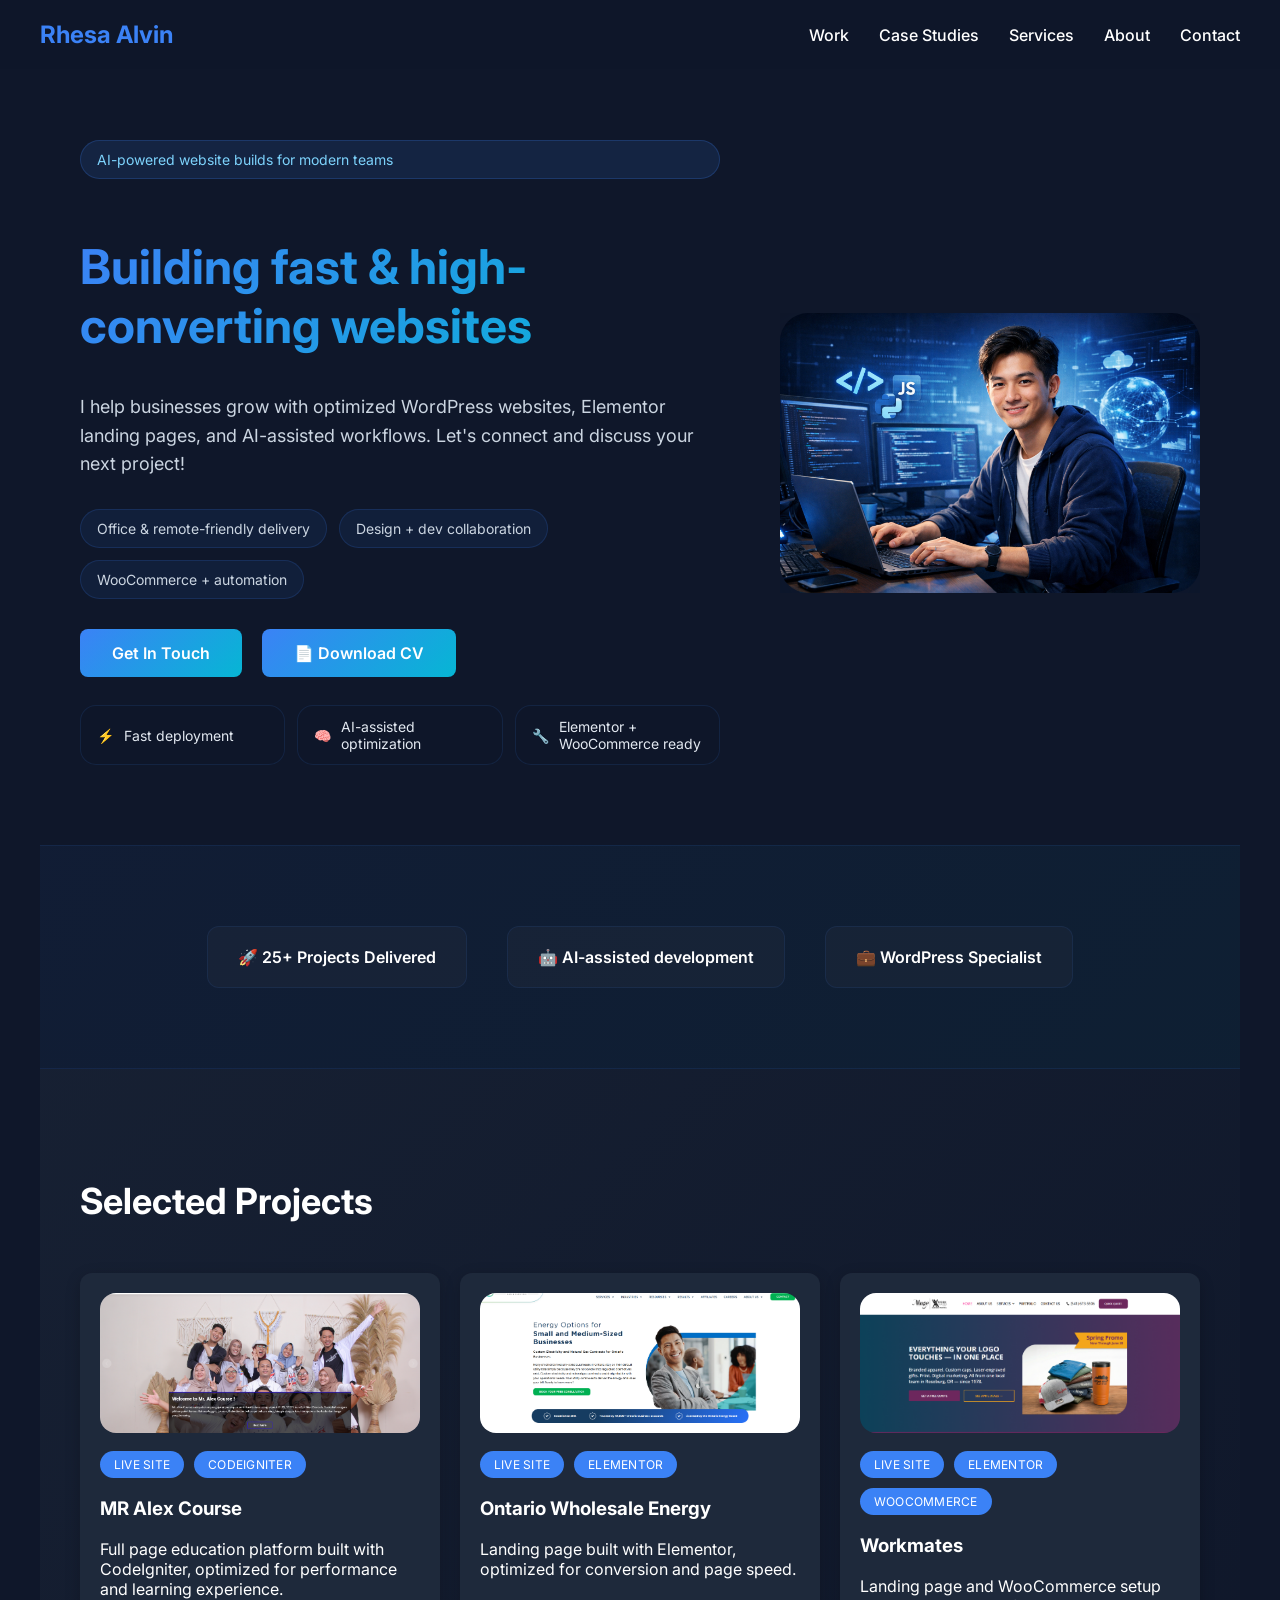
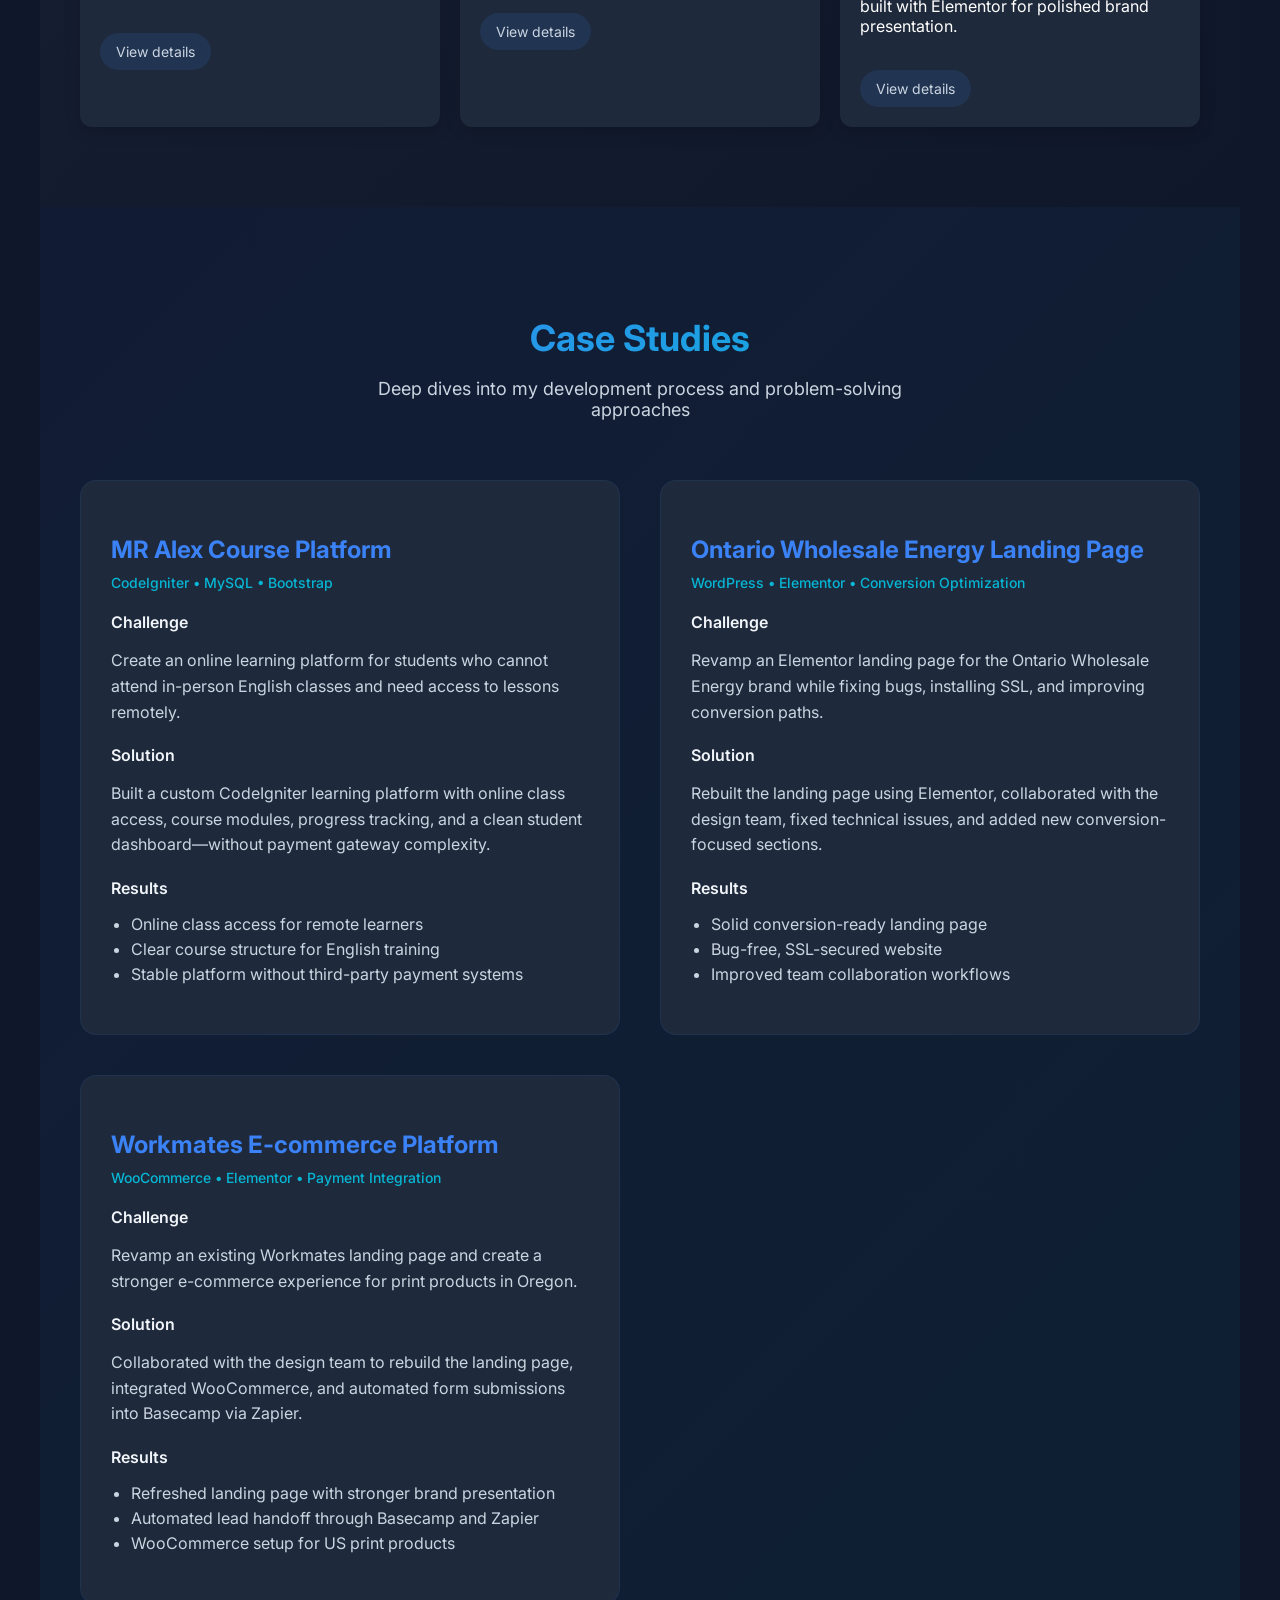
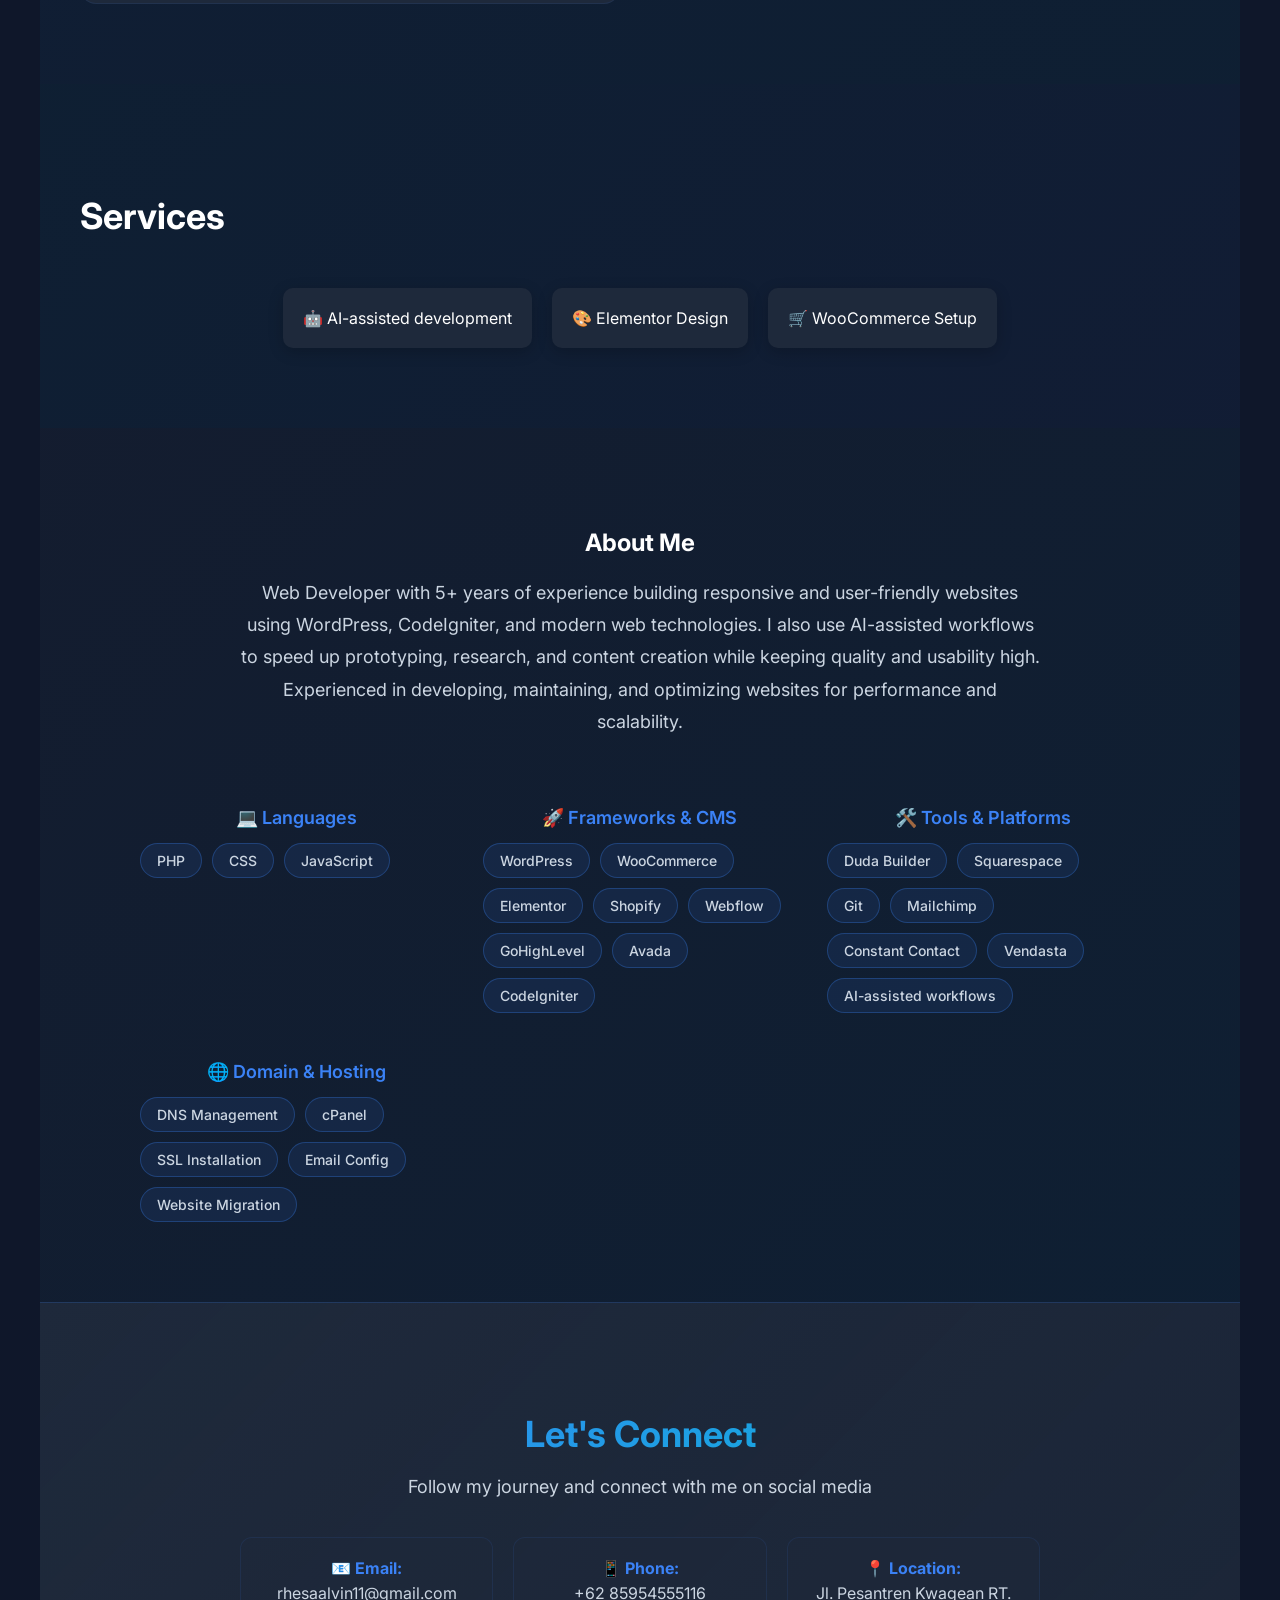
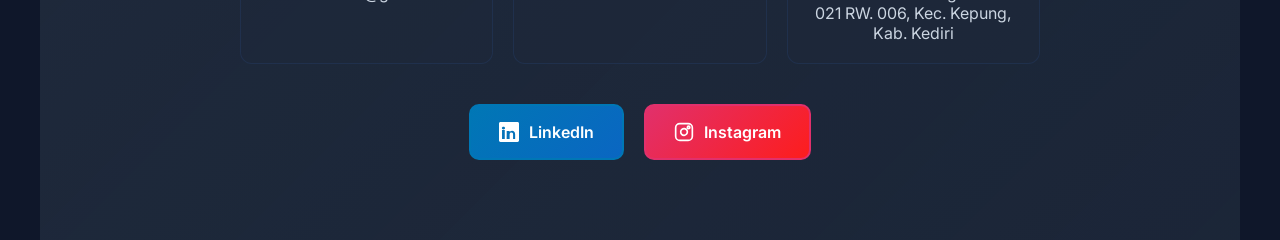
==== index.html @ e57a72f5 "add space mobile" ====
<!DOCTYPE html>
<html lang="en">
<head>
  <meta charset="UTF-8" />
  <meta name="viewport" content="width=device-width, initial-scale=1.0"/>
  <title>Rhesa Alvin | Web Developer</title>
  <link rel="icon" type="image/svg+xml" href="data:image/svg+xml,<svg xmlns='http://www.w3.org/2000/svg' viewBox='0 0 100 100'><rect fill='%233b82f6' width='100' height='100'/><text x='50' y='65' font-size='60' font-weight='bold' fill='white' text-anchor='middle'>R</text></svg>">
  <link rel="stylesheet" href="style.css"/>
  <link href="https://fonts.googleapis.com/css2?family=Inter:wght@300;400;600;700&display=swap" rel="stylesheet">
</head>

<body>

<nav class="navbar">
  <div class="logo">Rhesa Alvin</div>
  <div class="nav-container">
    <ul class="nav-links">
      <li><a href="#projects">Work</a></li>
      <li><a href="#case-studies">Case Studies</a></li>
      <li><a href="#services">Services</a></li>
      <li><a href="#about">About</a></li>
      <li><a href="#contact">Contact</a></li>
    </ul>
    <div class="hamburger" id="hamburger">
      <span></span>
      <span></span>
      <span></span>
    </div>
  </div>
</nav>

<section class="hero">
  <div class="hero-content">
    <div class="hero-tag">AI-powered website builds for modern teams</div>
    <h1>Building fast & high-converting websites</h1>
    <p>I help businesses grow with optimized WordPress websites, Elementor landing pages, and AI-assisted workflows. Let's connect and discuss your next project!</p>
    <div class="hero-feature-list">
      <span>Office & remote-friendly delivery</span>
      <span>Design + dev collaboration</span>
      <span>WooCommerce + automation</span>
    </div>
    <div class="hero-buttons">
      <a href="mailto:rhesaalvin11@gmail.com" class="btn btn-primary">Get In Touch</a>
      <a href="assets/Rhesa_Alvin_Web_Developer_CV_2026.pdf" download class="btn btn-secondary">📄 Download CV</a>
    </div>
    <div class="hero-highlights">
      <div class="hero-chip"><span>⚡</span> Fast deployment</div>
      <div class="hero-chip"><span>🧠</span> AI-assisted optimization</div>
      <div class="hero-chip"><span>🔧</span> Elementor + WooCommerce ready</div>
    </div>
  </div>
  <div class="hero-image">
    <img src="assets/Confident programmer at modern workstation.png" alt="Confident programmer at modern workstation" class="hero-visual" />
  </div>
</section>

<section class="stats">
  <div>🚀 25+ Projects Delivered</div>
  <div>🤖 AI-assisted development</div>
  <div>💼 WordPress Specialist</div>
</section>

<section id="projects" class="projects">
  <h2>Selected Projects</h2>

  <div class="project-grid">

    <div class="card project-card" data-title="MR Alex Course" data-description="Full page education platform built with CodeIgniter, optimized for performance and learning experience." data-tech="CodeIgniter" data-link="https://mralexcourse.co.id" data-screenshot="assets/mralexcourse-co-id.png">
      <div class="project-preview">
        <img src="assets/mr%20alex%20thumbnail.png" alt="MR Alex Course thumbnail">
      </div>
      <div>
        <div class="project-badges">
          <span class="project-badge">Live site</span>
          <span class="project-badge">CodeIgniter</span>
        </div>
        <h3>MR Alex Course</h3>
        <p>Full page education platform built with CodeIgniter, optimized for performance and learning experience.</p>
      </div>
      <span class="project-action">View details</span>
    </div>

    <div class="card project-card" data-title="Ontario Wholesale Energy" data-description="Landing page built with Elementor, optimized for conversion and page speed." data-tech="Elementor" data-link="https://ontariowholesaleenergy.com" data-screenshot="assets/ontariowholesaleenergy.png">
      <div class="project-preview">
        <img src="assets/ontario-thumbnail.png" alt="Ontario Wholesale Energy thumbnail">
      </div>
      <div>
        <div class="project-badges">
          <span class="project-badge">Live site</span>
          <span class="project-badge">Elementor</span>
        </div>
        <h3>Ontario Wholesale Energy</h3>
        <p>Landing page built with Elementor, optimized for conversion and page speed.</p>
      </div>
      <span class="project-action">View details</span>
    </div>

    <div class="card project-card" data-title="Workmates" data-description="Landing page and WooCommerce setup built with Elementor for polished brand presentation." data-tech="Elementor, WooCommerce" data-link="https://workmates.net" data-screenshot="assets/workmates.net.png">
      <div class="project-preview">
        <img src="assets/workmates-thumbnail.png" alt="Workmates thumbnail">
      </div>
      <div>
        <div class="project-badges">
          <span class="project-badge">Live site</span>
          <span class="project-badge">Elementor</span>
          <span class="project-badge">WooCommerce</span>
        </div>
        <h3>Workmates</h3>
        <p>Landing page and WooCommerce setup built with Elementor for polished brand presentation.</p>
      </div>
      <span class="project-action">View details</span>
    </div>

  </div>
</section>

<section id="case-studies" class="case-studies">
  <h2>Case Studies</h2>
  <p>Deep dives into my development process and problem-solving approaches</p>

  <div class="case-study-grid">
    <div class="case-study-card">
      <div class="case-study-header">
        <h3>MR Alex Course Platform</h3>
        <span class="case-study-tech">CodeIgniter • MySQL • Bootstrap</span>
      </div>
      <div class="case-study-content">
        <h4>Challenge</h4>
        <p>Create an online learning platform for students who cannot attend in-person English classes and need access to lessons remotely.</p>
        <h4>Solution</h4>
        <p>Built a custom CodeIgniter learning platform with online class access, course modules, progress tracking, and a clean student dashboard—without payment gateway complexity.</p>
        <h4>Results</h4>
        <ul>
          <li>Online class access for remote learners</li>
          <li>Clear course structure for English training</li>
          <li>Stable platform without third-party payment systems</li>
        </ul>
      </div>
    </div>

    <div class="case-study-card">
      <div class="case-study-header">
        <h3>Ontario Wholesale Energy Landing Page</h3>
        <span class="case-study-tech">WordPress • Elementor • Conversion Optimization</span>
      </div>
      <div class="case-study-content">
        <h4>Challenge</h4>
        <p>Revamp an Elementor landing page for the Ontario Wholesale Energy brand while fixing bugs, installing SSL, and improving conversion paths.</p>
        <h4>Solution</h4>
        <p>Rebuilt the landing page using Elementor, collaborated with the design team, fixed technical issues, and added new conversion-focused sections.</p>
        <h4>Results</h4>
        <ul>
          <li>Solid conversion-ready landing page</li>
          <li>Bug-free, SSL-secured website</li>
          <li>Improved team collaboration workflows</li>
        </ul>
      </div>
    </div>

    <div class="case-study-card">
      <div class="case-study-header">
        <h3>Workmates E-commerce Platform</h3>
        <span class="case-study-tech">WooCommerce • Elementor • Payment Integration</span>
      </div>
      <div class="case-study-content">
        <h4>Challenge</h4>
        <p>Revamp an existing Workmates landing page and create a stronger e-commerce experience for print products in Oregon.</p>
        <h4>Solution</h4>
        <p>Collaborated with the design team to rebuild the landing page, integrated WooCommerce, and automated form submissions into Basecamp via Zapier.</p>
        <h4>Results</h4>
        <ul>
          <li>Refreshed landing page with stronger brand presentation</li>
          <li>Automated lead handoff through Basecamp and Zapier</li>
          <li>WooCommerce setup for US print products</li>
        </ul>
      </div>
    </div>
  </div>
</section>

<div class="project-modal" id="projectModal" aria-hidden="true">
  <div class="modal-backdrop" id="modalBackdrop"></div>
  <div class="modal-card">
    <button class="modal-close" id="modalClose" aria-label="Close project preview">×</button>
    <div class="modal-image" id="modalImage"></div>
    <div class="modal-copy">
      <h3 id="modalTitle">Project Title</h3>
      <p id="modalDescription">Project description will appear here.</p>
      <div class="modal-tech" id="modalTech"></div>
      <a id="modalLink" href="#" target="_blank" class="btn btn-primary">Open project</a>
    </div>
  </div>
</div>

<section id="services" class="services">
  <h2>Services</h2>

  <div class="service-grid">
    <div class="service">🤖 AI-assisted development</div>
    <div class="service">🎨 Elementor Design</div>
    <div class="service">🛒 WooCommerce Setup</div>
  </div>
</section>

<section id="about" class="about">
  <h2>About Me</h2>
  <p>
    Web Developer with 5+ years of experience building responsive and user-friendly websites using
    WordPress, CodeIgniter, and modern web technologies. I also use AI-assisted workflows to speed up
    prototyping, research, and content creation while keeping quality and usability high. Experienced in
    developing, maintaining, and optimizing websites for performance and scalability.
  </p>
  <div class="skills-grid">
    <div class="skill-category">
      <h3>💻 Languages</h3>
      <div class="skill-tags">
        <span class="skill-tag">PHP</span>
        <span class="skill-tag">CSS</span>
        <span class="skill-tag">JavaScript</span>
      </div>
    </div>
    <div class="skill-category">
      <h3>🚀 Frameworks & CMS</h3>
      <div class="skill-tags">
        <span class="skill-tag">WordPress</span>
        <span class="skill-tag">WooCommerce</span>
        <span class="skill-tag">Elementor</span>
        <span class="skill-tag">Shopify</span>
        <span class="skill-tag">Webflow</span>
        <span class="skill-tag">GoHighLevel</span>
        <span class="skill-tag">Avada</span>
        <span class="skill-tag">CodeIgniter</span>
      </div>
    </div>
    <div class="skill-category">
      <h3>🛠️ Tools & Platforms</h3>
      <div class="skill-tags">
        <span class="skill-tag">Duda Builder</span>
        <span class="skill-tag">Squarespace</span>
        <span class="skill-tag">Git</span>
        <span class="skill-tag">Mailchimp</span>
        <span class="skill-tag">Constant Contact</span>
        <span class="skill-tag">Vendasta</span>
        <span class="skill-tag">AI-assisted workflows</span>
      </div>
    </div>
    <div class="skill-category">
      <h3>🌐 Domain & Hosting</h3>
      <div class="skill-tags">
        <span class="skill-tag">DNS Management</span>
        <span class="skill-tag">cPanel</span>
        <span class="skill-tag">SSL Installation</span>
        <span class="skill-tag">Email Config</span>
        <span class="skill-tag">Website Migration</span>
      </div>
    </div>
  </div>
</section>

<section id="contact" class="contact">
  <h2>Let's Connect</h2>
  <p>Follow my journey and connect with me on social media</p>
  <div class="contact-info">
    <div class="contact-item">
      <strong>📧 Email:</strong> rhesaalvin11@gmail.com
    </div>
    <div class="contact-item">
      <strong>📱 Phone:</strong> +62 85954555116
    </div>
    <div class="contact-item">
      <strong>📍 Location:</strong> Jl. Pesantren Kwagean RT. 021 RW. 006, Kec. Kepung, Kab. Kediri
    </div>
  </div>
  <div class="social-links">
    <a href="https://www.linkedin.com/in/rhesa-alvin-valeriansyah/" target="_blank" class="social-btn linkedin-btn" title="LinkedIn">
      <svg xmlns="http://www.w3.org/2000/svg" width="24" height="24" viewBox="0 0 24 24" fill="currentColor">
        <path d="M20.447 20.452h-3.554v-5.569c0-1.328-.475-2.236-1.986-2.236-1.081 0-1.722.725-2.004 1.424-.103.249-.129.599-.129.949v5.432h-3.554s.047-8.81 0-9.728h3.554v1.375c.427-.659 1.191-1.592 2.897-1.592 2.117 0 3.704 1.381 3.704 4.355v5.59zM5.337 9.052c-1.137 0-1.885-.758-1.885-1.706 0-.975.748-1.707 1.924-1.707 1.177 0 1.886.732 1.906 1.707 0 .948-.729 1.706-1.945 1.706zm1.581 11.4H3.656V9.724h3.262v10.728zM22.224 0H1.771C.792 0 0 .774 0 1.729v20.542C0 23.227.792 24 1.771 24h20.451c.979 0 1.778-.773 1.778-1.729V1.729C24 .774 23.203 0 22.224 0"/>
      </svg>
      LinkedIn
    </a>
    <a href="https://instagram.com/rhesaav" target="_blank" class="social-btn instagram-btn" title="Instagram">
      <svg xmlns="http://www.w3.org/2000/svg" width="24" height="24" viewBox="0 0 24 24" fill="none" stroke="currentColor" stroke-width="2" stroke-linecap="round" stroke-linejoin="round">
        <rect x="2" y="2" width="20" height="20" rx="5" ry="5"/>
        <path d="M16 11.37A4 4 0 1 1 12.63 8 4 4 0 0 1 16 11.37"/>
        <circle cx="17.5" cy="6.5" r="1.5"/>
      </svg>
      Instagram
    </a>
  </div>
</section>

<script src="script.js"></script>
</body>
</html>
---- style.css ----
*, *::before, *::after {
  box-sizing: border-box;
}

body {
  margin: 0;
  font-family: 'Inter', sans-serif;
  background: #0f172a;
  color: #fff;
  overflow-x: hidden;
}

html {
  scroll-padding-top: 90px;
}

section {
  scroll-margin-top: 90px;
}

/* CONTAINER */
section {
  padding: 80px 40px;
  max-width: 1200px;
  margin: 0 auto;
}

/* NAVBAR */
.navbar {
  position: fixed;
  width: 100%;
  top: 0;
  padding: 20px 40px;
  display: flex;
  justify-content: space-between;
  align-items: center;
  background: rgba(15, 23, 42, 0.95);
  backdrop-filter: blur(10px);
  z-index: 999;
  box-sizing: border-box;
}

.logo {
  font-weight: 700;
  font-size: 24px;
  color: #3b82f6;
  flex-shrink: 0;
}

.nav-container {
  display: flex;
  align-items: center;
}

.nav-links {
  display: flex;
  gap: 30px;
  list-style: none;
  margin: 0;
  padding: 0;
}

.nav-links li {
  margin: 0;
}

.nav-links a {
  color: white;
  text-decoration: none;
  transition: color 0.3s ease;
  font-weight: 500;
}

.nav-links a:hover {
  color: #3b82f6;
}

.hamburger {
  display: none;
  flex-direction: column;
  cursor: pointer;
  gap: 4px;
}

.hero-tag {
  display: inline-flex;
  align-items: center;
  gap: 10px;
  background: rgba(59, 130, 246, 0.12);
  color: #7dd3fc;
  border: 1px solid rgba(59, 130, 246, 0.22);
  padding: 10px 16px;
  border-radius: 999px;
  font-size: 14px;
  margin-bottom: 18px;
}

.hero-feature-list {
  display: flex;
  flex-wrap: wrap;
  gap: 12px;
  margin-bottom: 30px;
  justify-content: flex-start;
}

.hero-feature-list span {
  background: rgba(59, 130, 246, 0.08);
  border: 1px solid rgba(59, 130, 246, 0.16);
  color: #cbd5e1;
  padding: 10px 16px;
  border-radius: 999px;
  font-size: 14px;
}

.hero-highlights {
  display: grid;
  grid-template-columns: repeat(3, minmax(0, 1fr));
  gap: 12px;
  margin-top: 28px;
}

.hero-chip {
  display: inline-flex;
  align-items: center;
  gap: 10px;
  padding: 12px 16px;
  border-radius: 16px;
  background: rgba(15, 23, 42, 0.9);
  border: 1px solid rgba(59, 130, 246, 0.12);
  color: #e2e8f0;
  font-size: 14px;
}

.hero-image {
  flex: 1;
  min-width: 0;
  display: flex;
  align-items: center;
  justify-content: center;
  max-width: 420px;
  position: relative;
  overflow: hidden;
  transition: transform 0.25s ease-out;
}

.hero-image img {
  width: 100%;
  max-width: 420px;
  border-radius: 28px;
  box-shadow: 0 30px 70px rgba(7, 22, 52, 0.35);
  object-fit: cover;
}

.hero-image::before {
  content: "";
  position: absolute;
  width: 140px;
  height: 140px;
  border-radius: 50%;
  background: rgba(59, 130, 246, 0.08);
  top: -20px;
  right: 8px;
  z-index: -1;
}

.hero-image::after {
  content: "";
  position: absolute;
  width: 100px;
  height: 100px;
  border-radius: 50%;
  background: rgba(6, 182, 212, 0.08);
  bottom: -20px;
  left: 10px;
  z-index: -1;
}


.hamburger span {
  width: 25px;
  height: 3px;
  background: white;
  transition: 0.3s;
  border-radius: 2px;
}

.hamburger.active span:nth-child(1) {
  transform: rotate(-45deg) translate(-5px, 5px);
}

.hamburger.active span:nth-child(2) {
  opacity: 0;
}

.hamburger.active span:nth-child(3) {
  transform: rotate(45deg) translate(-5px, -5px);
}

/* HERO */
.hero {
  min-height: calc(100vh - 120px);
  display: flex;
  align-items: center;
  justify-content: space-between;
  gap: 60px;
  padding: 80px 40px;
  margin-top: 60px;
}

.hero-content {
  flex: 1;
  min-width: 0;
  text-align: left;
  display: flex;
  flex-direction: column;
  justify-content: center;
  max-width: 640px;
}

.hero-image {
  flex: 1;
  min-width: 0;
  display: flex;
  align-items: center;
  justify-content: center;
  max-width: 420px;
}

.hero-image img {
  width: 100%;
  max-width: 420px;
  border-radius: 28px;
  box-shadow: 0 30px 70px rgba(7, 22, 52, 0.35);
  object-fit: cover;
}

.image-placeholder {
  width: 100%;
  max-width: 320px;
  aspect-ratio: 1;
  background: linear-gradient(135deg, rgba(59, 130, 246, 0.1) 0%, rgba(6, 182, 212, 0.1) 100%);
  border-radius: 20px;
  border: 2px solid rgba(59, 130, 246, 0.2);
  display: flex;
  align-items: center;
  justify-content: center;
  animation: float 3s ease-in-out infinite;
}

.hero-content h1 {
  font-size: 48px;
  margin-bottom: 20px;
  background: linear-gradient(135deg, #3b82f6 0%, #06b6d4 100%);
  -webkit-background-clip: text;
  -webkit-text-fill-color: transparent;
  background-clip: text;
}

.hero-content p {
  font-size: 18px;
  color: #cbd5e1;
  margin-bottom: 30px;
  line-height: 1.6;
}

.hero-buttons {
  display: flex;
  gap: 20px;
  flex-wrap: wrap;
}

.btn-secondary {
  background: rgba(59, 130, 246, 0.1);
  border: 2px solid #3b82f6;
  color: #3b82f6;
  font-weight: 600;
}

.btn-secondary:hover {
  background: #3b82f6;
  color: white;
  transform: translateY(-3px);
  box-shadow: 0 12px 30px rgba(59, 130, 246, 0.4);
}

.hero-image {
  flex: 1;
  display: flex;
  align-items: center;
  justify-content: center;
}

.image-placeholder {
  width: 100%;
  max-width: 400px;
  aspect-ratio: 1;
  background: linear-gradient(135deg, rgba(59, 130, 246, 0.1) 0%, rgba(6, 182, 212, 0.1) 100%);
  border-radius: 20px;
  border: 2px solid rgba(59, 130, 246, 0.2);
  display: flex;
  align-items: center;
  justify-content: center;
  animation: float 3s ease-in-out infinite;
}

@keyframes float {
  0%, 100% { transform: translateY(0px); }
  50% { transform: translateY(-20px); }
}

.image-placeholder svg {
  width: 80%;
  height: 80%;
}

.btn {
  display: inline-block;
  padding: 14px 32px;
  background: linear-gradient(135deg, #3b82f6 0%, #06b6d4 100%);
  color: white;
  text-decoration: none;
  border-radius: 8px;
  transition: all 0.3s ease;
  font-weight: 600;
  font-size: 16px;
  border: none;
  cursor: pointer;
  width: fit-content;
}

.btn:hover {
  transform: translateY(-3px);
  box-shadow: 0 12px 30px rgba(59, 130, 246, 0.4);
}

.btn-primary {
  background: linear-gradient(135deg, #3b82f6 0%, #06b6d4 100%);
}

/* STATS */
.stats {
  display: flex;
  justify-content: center;
  gap: 40px;
  padding: 80px 40px;
  flex-wrap: wrap;
  background: linear-gradient(135deg, rgba(59, 130, 246, 0.05) 0%, rgba(6, 182, 212, 0.05) 100%);
  border-top: 1px solid rgba(59, 130, 246, 0.1);
  border-bottom: 1px solid rgba(59, 130, 246, 0.1);
}

.stats > div {
  padding: 20px 30px;
  background: rgba(30, 41, 59, 0.5);
  border-radius: 12px;
  border: 1px solid rgba(59, 130, 246, 0.1);
  font-weight: 600;
  font-size: 16px;
}

/* PROJECTS */
.projects {
  background: linear-gradient(135deg, rgba(30, 41, 59, 0.5) 0%, rgba(15, 23, 42, 0.5) 100%);
}

.projects h2 {
  margin-bottom: 50px;
  font-size: 36px;
}

.project-grid {
  display: flex;
  gap: 20px;
  justify-content: center;
  flex-wrap: wrap;
}

.project-card {
  cursor: pointer;
  position: relative;
  flex: 1 1 280px;
  max-width: 360px;
  min-width: 260px;
}

.project-card .project-preview {
  height: 140px;
  border-radius: 16px;
  background: linear-gradient(135deg, rgba(59, 130, 246, 0.2), rgba(6, 182, 212, 0.1));
  margin-bottom: 18px;
  overflow: hidden;
}

.project-card .project-preview img {
  width: 100%;
  height: 100%;
  object-fit: cover;
  display: block;
}

.project-card .project-action {
  display: inline-flex;
  align-items: center;
  justify-content: center;
  margin-top: 18px;
  padding: 10px 16px;
  border-radius: 999px;
  background: rgba(59, 130, 246, 0.12);
  color: #cbd5e1;
  font-size: 14px;
  transition: all 0.3s ease;
}

.project-badges {
  display: flex;
  flex-wrap: wrap;
  gap: 10px;
  margin-bottom: 12px;
}

.project-badge {
  display: inline-block;
  padding: 6px 14px;
  border-radius: 999px;
  background: #3b82f6;
  color: white;
  font-size: 12px;
  letter-spacing: .02em;
  text-transform: uppercase;
}

.modal-tech {
  display: flex;
  flex-wrap: wrap;
  gap: 10px;
  margin-bottom: 24px;
}

.modal-tech .project-badge {
  background: rgba(59, 130, 246, 0.15);
  color: #cbd5e1;
  border: 1px solid rgba(59, 130, 246, 0.2);
}

.project-card:hover .project-action {
  background: #3b82f6;
  color: white;
  transform: translateY(-2px);
}

.project-modal {
  position: fixed;
  inset: 0;
  display: none;
  align-items: center;
  justify-content: center;
  z-index: 1000;
}

.project-modal.active {
  display: flex;
}

.modal-backdrop {
  position: absolute;
  inset: 0;
  background: rgba(0, 0, 0, 0.72);
}

.modal-card {
  position: relative;
  width: min(960px, calc(100% - 40px));
  max-width: 960px;
  display: grid;
  grid-template-columns: 1fr 1fr;
  gap: 30px;
  padding: 30px;
  border-radius: 24px;
  background: rgba(15, 23, 42, 0.98);
  border: 1px solid rgba(255, 255, 255, 0.08);
  box-shadow: 0 28px 80px rgba(0, 0, 0, 0.35);
  z-index: 1001;
}

.modal-close {
  position: absolute;
  top: 20px;
  right: 20px;
  width: 40px;
  height: 40px;
  border: none;
  border-radius: 50%;
  background: rgba(255, 255, 255, 0.08);
  color: white;
  font-size: 26px;
  cursor: pointer;
  z-index: 1002;
}

.modal-image {
  min-height: 320px;
  border-radius: 22px;
  background: linear-gradient(135deg, rgba(59, 130, 246, 0.1) 0%, rgba(6, 182, 212, 0.1) 100%);
  display: flex;
  align-items: center;
  justify-content: center;
  overflow: hidden;
}

.modal-image::before {
  content: "Full page screenshot preview";
  color: rgba(203, 213, 225, 0.7);
  font-size: 16px;
  text-align: center;
  max-width: 80%;
}

.modal-image.has-image::before {
  content: "";
}

.modal-copy {
  display: flex;
  flex-direction: column;
  justify-content: center;
}

.modal-copy h3 {
  font-size: 30px;
  margin-bottom: 20px;
}

.modal-copy p {
  color: #cbd5e1;
  line-height: 1.7;
  margin-bottom: 30px;
}

.modal-copy .btn {
  width: fit-content;
}

@media (max-width: 920px) {
  .modal-card {
    grid-template-columns: 1fr;
  }
}


.card {
  background: #1e293b;
  padding: 20px;
  border-radius: 12px;
  width: 250px;
  transition: all 0.6s ease-out;
  box-shadow: 0 4px 15px rgba(0, 0, 0, 0.2);
}

.card:hover {
  transform: translateY(-10px);
  box-shadow: 0 8px 25px rgba(59, 130, 246, 0.2);
  background: #334155;
}

/* CASE STUDIES */
.case-studies {
  background: linear-gradient(135deg, rgba(59, 130, 246, 0.05) 0%, rgba(6, 182, 212, 0.05) 100%);
  padding: 80px 40px;
  text-align: center;
}

.case-studies h2 {
  font-size: 36px;
  margin-bottom: 10px;
  background: linear-gradient(135deg, #3b82f6 0%, #06b6d4 100%);
  -webkit-background-clip: text;
  -webkit-text-fill-color: transparent;
  background-clip: text;
}

.case-studies > p {
  font-size: 18px;
  color: #cbd5e1;
  margin-bottom: 60px;
  max-width: 600px;
  margin-left: auto;
  margin-right: auto;
}

.case-study-grid {
  display: grid;
  grid-template-columns: repeat(auto-fit, minmax(350px, 1fr));
  gap: 40px;
  max-width: 1200px;
  margin: 0 auto;
}

.case-study-card {
  background: #1e293b;
  padding: 30px;
  border-radius: 16px;
  border: 1px solid rgba(59, 130, 246, 0.1);
  transition: all 0.3s ease;
  text-align: left;
}

.case-study-card:hover {
  transform: translateY(-5px);
  box-shadow: 0 8px 25px rgba(59, 130, 246, 0.2);
  border-color: rgba(59, 130, 246, 0.3);
}

.case-study-header {
  margin-bottom: 20px;
}

.case-study-header h3 {
  font-size: 24px;
  margin-bottom: 8px;
  color: #3b82f6;
}

.case-study-tech {
  font-size: 14px;
  color: #06b6d4;
  font-weight: 500;
}

.case-study-content h4 {
  font-size: 16px;
  color: #f1f5f9;
  margin: 20px 0 10px 0;
  font-weight: 600;
}

.case-study-content p {
  color: #cbd5e1;
  line-height: 1.6;
  margin-bottom: 15px;
}

.case-study-content ul {
  color: #cbd5e1;
  padding-left: 20px;
  margin-bottom: 20px;
}

.case-study-content li {
  margin-bottom: 5px;
}

/* SERVICES */
.services {
  background: linear-gradient(135deg, rgba(6, 182, 212, 0.05) 0%, rgba(59, 130, 246, 0.05) 100%);
}

.services h2 {
  margin-bottom: 50px;
  font-size: 36px;
}

.service-grid {
  display: flex;
  gap: 20px;
  justify-content: center;
  flex-wrap: wrap;
}

.service {
  background: #1e293b;
  padding: 20px;
  border-radius: 10px;
  transition: all 0.6s ease-out;
  box-shadow: 0 4px 15px rgba(0, 0, 0, 0.2);
}

.service:hover {
  background: #334155;
  transform: translateY(-5px);
  box-shadow: 0 8px 25px rgba(59, 130, 246, 0.2);
}

/* ABOUT */
.about {
  padding: 80px 40px;
  text-align: center;
  background: linear-gradient(135deg, rgba(30, 41, 59, 0.3) 0%, rgba(6, 182, 212, 0.05) 100%);
}

.about p {
  font-size: 18px;
  line-height: 1.8;
  color: #cbd5e1;
  max-width: 800px;
  margin: 0 auto 50px auto;
}

.skills-grid {
  display: grid;
  grid-template-columns: repeat(auto-fit, minmax(280px, 1fr));
  gap: 30px;
  max-width: 1000px;
  margin: 0 auto;
}

.skill-category h3 {
  color: #3b82f6;
  margin-bottom: 15px;
  font-size: 18px;
  font-weight: 600;
}

.skill-tags {
  display: flex;
  flex-wrap: wrap;
  gap: 10px;
}

.skill-tag {
  background: rgba(59, 130, 246, 0.1);
  border: 1px solid rgba(59, 130, 246, 0.3);
  color: #cbd5e1;
  padding: 8px 16px;
  border-radius: 20px;
  font-size: 14px;
  font-weight: 500;
  transition: all 0.3s ease;
}

.skill-tag:hover {
  background: #3b82f6;
  color: white;
  transform: translateY(-2px);
}

/* CONTACT */
.contact {
  padding: 80px 40px;
  text-align: center;
  background: linear-gradient(135deg, #1e293b 0%, rgba(30, 41, 59, 0.8) 100%);
  border-top: 1px solid rgba(59, 130, 246, 0.2);
}

.contact h2 {
  font-size: 36px;
  margin-bottom: 20px;
  background: linear-gradient(135deg, #3b82f6 0%, #06b6d4 100%);
  -webkit-background-clip: text;
  -webkit-text-fill-color: transparent;
  background-clip: text;
}

.contact p {
  font-size: 18px;
  color: #cbd5e1;
  margin-bottom: 40px;
}

.contact-info {
  display: grid;
  grid-template-columns: repeat(auto-fit, minmax(250px, 1fr));
  gap: 20px;
  margin-bottom: 40px;
  max-width: 800px;
  margin-left: auto;
  margin-right: auto;
}

.contact-item {
  background: rgba(30, 41, 59, 0.5);
  padding: 20px;
  border-radius: 12px;
  border: 1px solid rgba(59, 130, 246, 0.1);
  font-size: 16px;
  color: #cbd5e1;
}

.contact-item strong {
  color: #3b82f6;
  display: block;
  margin-bottom: 5px;
}

.social-links {
  display: flex;
  gap: 20px;
  justify-content: center;
  margin-top: 40px;
  flex-wrap: wrap;
}

.social-btn {
  display: inline-flex;
  align-items: center;
  gap: 10px;
  padding: 16px 28px;
  color: white;
  text-decoration: none;
  border-radius: 10px;
  transition: all 0.3s ease;
  font-weight: 600;
  border: 2px solid;
  font-size: 16px;
}

.linkedin-btn {
  background: linear-gradient(135deg, #0077b5 0%, #0a66c2 100%);
  border-color: #0077b5;
}

.linkedin-btn:hover {
  transform: translateY(-4px);
  box-shadow: 0 12px 35px rgba(0, 119, 181, 0.4);
}

.instagram-btn {
  background: linear-gradient(135deg, #e1306c 0%, #fd1d1d 100%);
  border-color: #e1306c;
}

.instagram-btn:hover {
  transform: translateY(-4px);
  box-shadow: 0 12px 35px rgba(225, 48, 108, 0.4);
}

.social-btn svg {
  width: 20px;
  height: 20px;
}

/* RESPONSIVE */
@media (max-width: 768px) {
  .navbar {
    padding: 15px 20px;
  }

  .hamburger {
    display: flex;
  }

  .nav-links {
    display: none;
  }

  .nav-links.active {
    display: flex;
    flex-direction: column;
    position: absolute;
    top: 100%;
    left: 0;
    right: 0;
    background: rgba(15, 23, 42, 0.98);
    backdrop-filter: blur(16px);
    padding: 20px 16px 24px;
    gap: 18px;
    border-top: 1px solid rgba(59, 130, 246, 0.12);
    z-index: 998;
  }

  .nav-links.active li {
    width: 100%;
  }

  .nav-links.active a {
    width: 100%;
    text-align: center;
    padding: 10px 0;
    display: block;
  }

  .nav-links.active a:hover {
    color: #7dd3fc;
  }

  section {
    padding: 60px 20px;
  }

  .hero {
    flex-direction: column;
    gap: 28px;
    padding: 32px 16px 50px;
    margin-top: 70px;
    text-align: center;
    align-items: center;
  }

  .hero-content {
    text-align: center;
    align-items: center;
  }

  .hero-tag {
    margin-left: auto;
    margin-right: auto;
    margin-top: 90px;
  }

  .hero-content h1 {
    font-size: 32px;
  }

  .hero-content p {
    font-size: 16px;
  }

  .hero-feature-list {
    justify-content: center;
  }

  .hero-highlights {
    grid-template-columns: 1fr;
    width: 100%;
  }

  .hero-highlights .hero-chip {
    justify-content: center;
    width: 100%;
    max-width: 420px;
    margin: 0 auto;
  }

  .hero-buttons {
    flex-direction: column;
    align-items: center;
    gap: 15px;
    width: 100%;
  }

  .btn {
    width: min(100%, 320px);
    max-width: 100%;
    text-align: center;
  }

  .hero-image {
    width: 100%;
    max-width: 100%;
  }

  .hero-image::before,
  .hero-image::after {
    display: none;
  }

  .image-placeholder {
    max-width: 100%;
  }

  .project-card {
    max-width: 100%;
    min-width: auto;
  }

  .project-preview {
    height: 180px;
  }

  .project-card .project-preview img {
    object-position: center top;
  }

  .case-study-grid {
    grid-template-columns: 1fr;
    gap: 30px;
  }

  .case-study-card {
    padding: 20px;
    max-width: 100%;
    box-sizing: border-box;
  }

  .skills-grid {
    grid-template-columns: 1fr;
    gap: 20px;
  }

  .skill-tags {
    justify-content: center;
  }

  .contact-info {
    grid-template-columns: 1fr;
  }

  .stats {
    flex-direction: column;
    gap: 20px;
    padding: 60px 20px;
  }

  .stats > div {
    padding: 15px 20px;
  }

  .about,
  .contact {
    padding: 60px 20px;
  }

  .about h2,
  .contact h2 {
    font-size: 28px;
  }

  .social-links {
    gap: 15px;
  }

  .social-btn {
    padding: 12px 20px;
    font-size: 14px;
  }
}
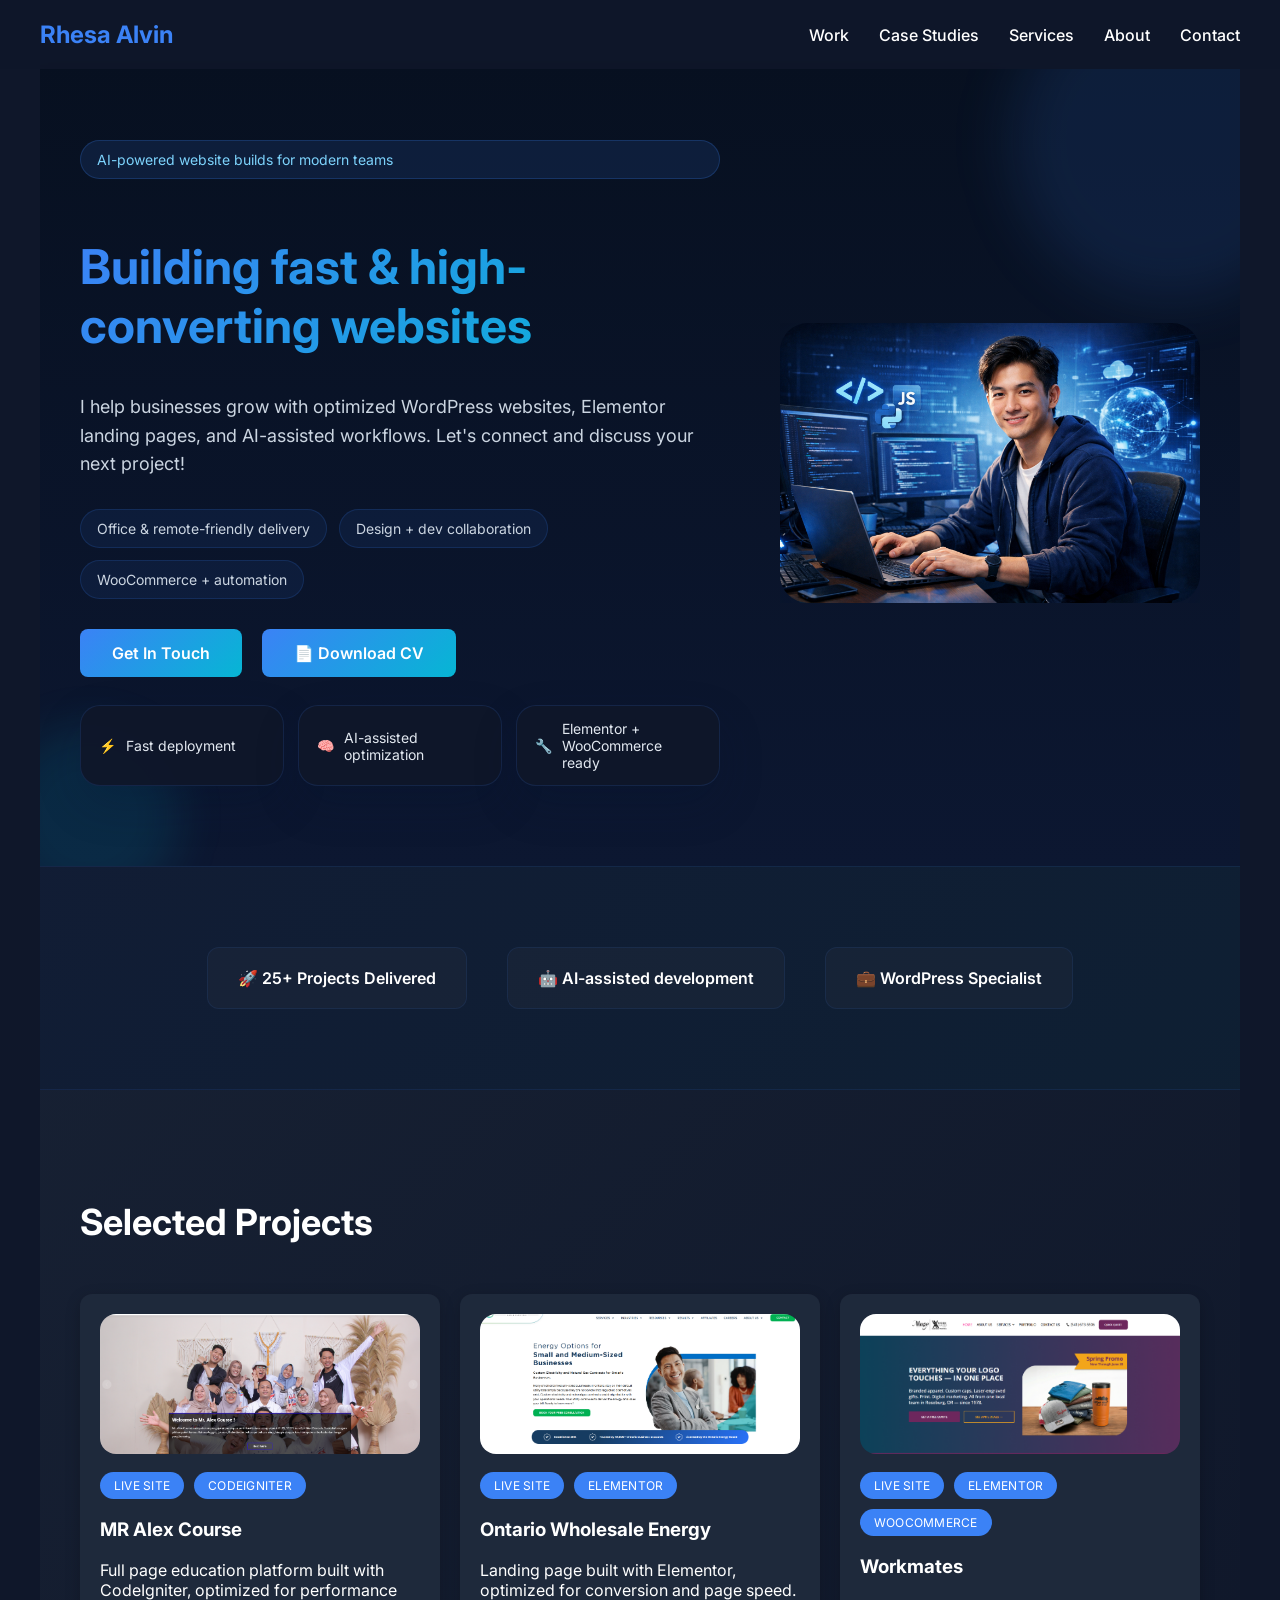
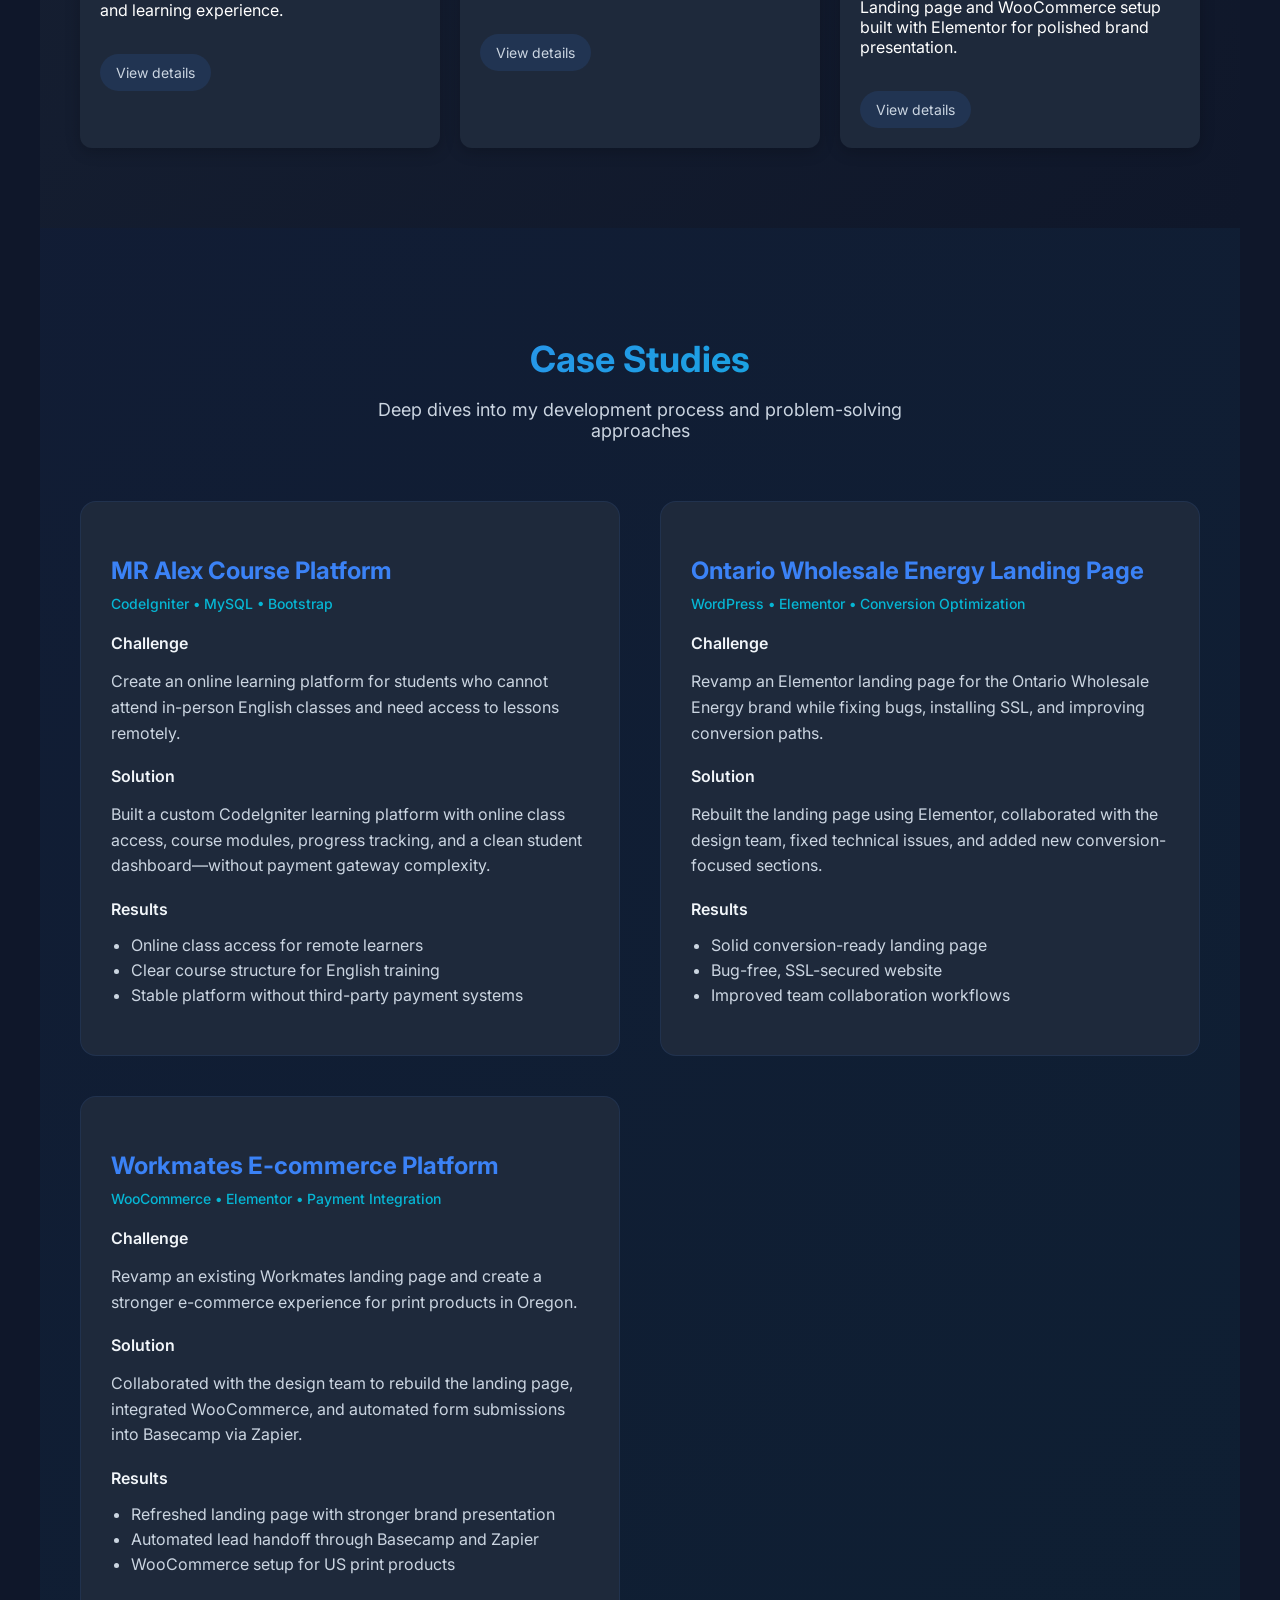
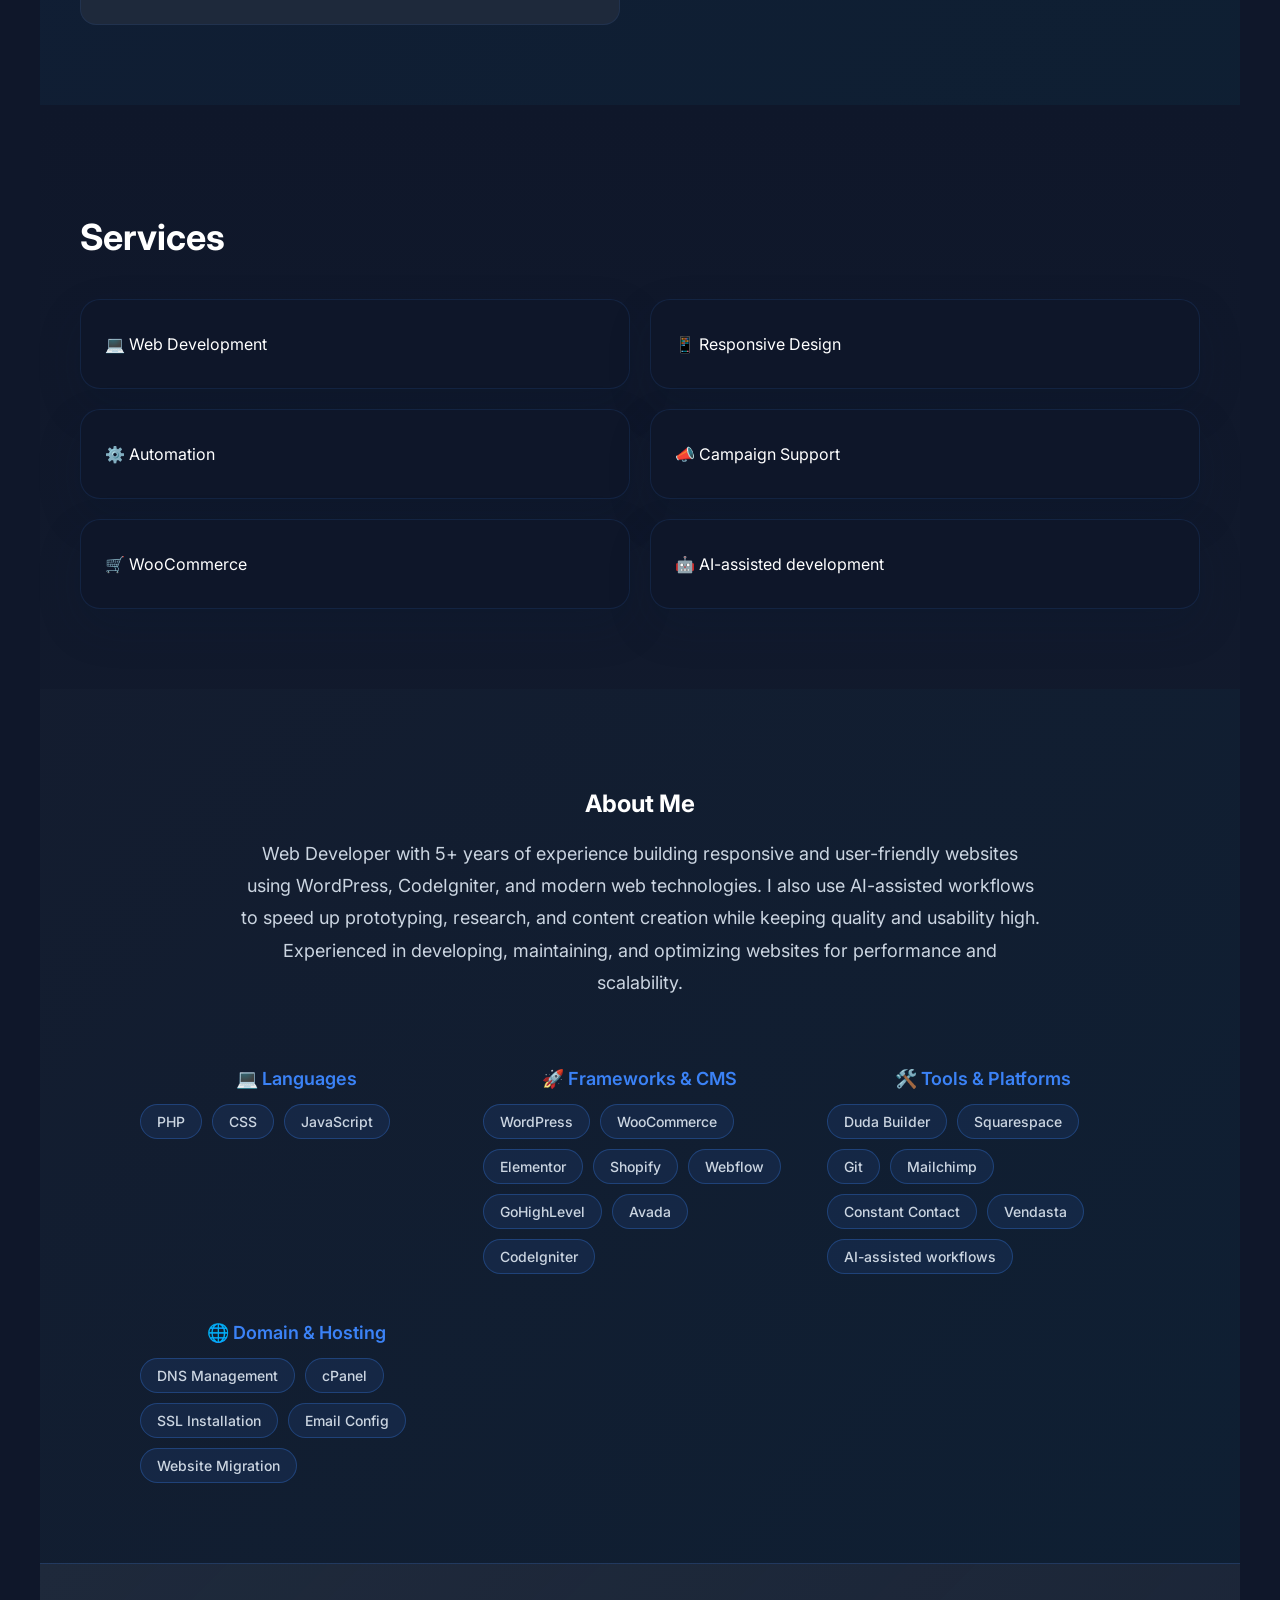
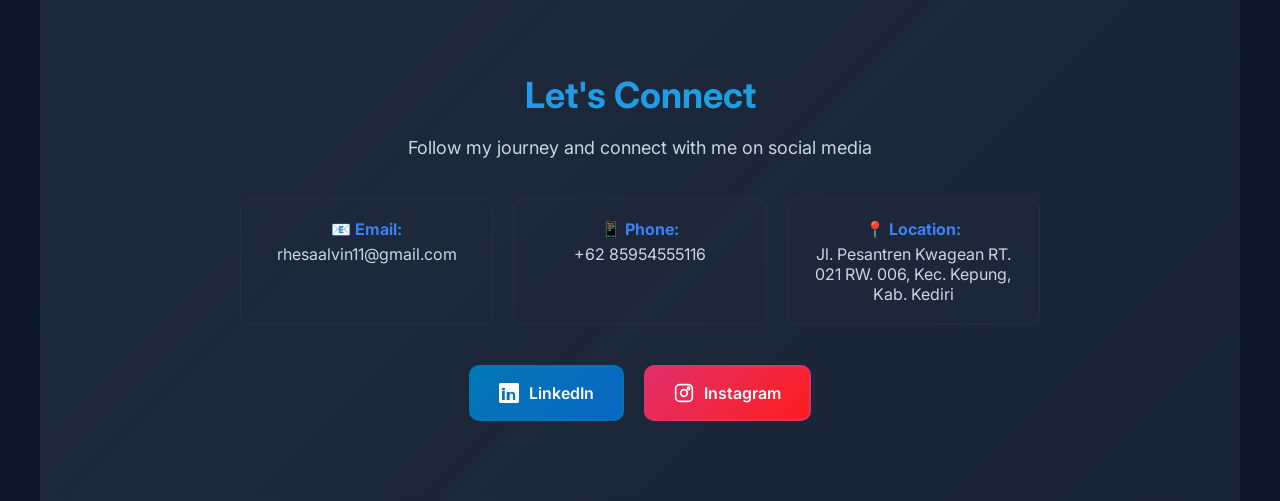
==== commit 02a4baac: "add more content special" ====
--- a/index.html
+++ b/index.html
@@ -196,9 +196,12 @@
   <h2>Services</h2>
 
   <div class="service-grid">
+    <div class="service">💻 Web Development</div>
+    <div class="service">📱 Responsive Design</div>
+    <div class="service">⚙️ Automation</div>
+    <div class="service">📣 Campaign Support</div>
+    <div class="service">🛒 WooCommerce</div>
     <div class="service">🤖 AI-assisted development</div>
-    <div class="service">🎨 Elementor Design</div>
-    <div class="service">🛒 WooCommerce Setup</div>
   </div>
 </section>
 
--- a/style.css
+++ b/style.css
@@ -115,7 +115,7 @@
 .hero-highlights {
   display: grid;
   grid-template-columns: repeat(3, minmax(0, 1fr));
-  gap: 12px;
+  gap: 14px;
   margin-top: 28px;
 }
 
@@ -123,12 +123,13 @@
   display: inline-flex;
   align-items: center;
   gap: 10px;
-  padding: 12px 16px;
-  border-radius: 16px;
-  background: rgba(15, 23, 42, 0.9);
-  border: 1px solid rgba(59, 130, 246, 0.12);
+  padding: 14px 18px;
+  border-radius: 20px;
+  background: rgba(15, 23, 42, 0.95);
+  border: 1px solid rgba(59, 130, 246, 0.14);
   color: #e2e8f0;
   font-size: 14px;
+  box-shadow: 0 18px 45px rgba(7, 22, 52, 0.2);
 }
 
 .hero-image {
@@ -198,6 +199,8 @@
 
 /* HERO */
 .hero {
+  position: relative;
+  overflow: hidden;
   min-height: calc(100vh - 120px);
   display: flex;
   align-items: center;
@@ -205,6 +208,39 @@
   gap: 60px;
   padding: 80px 40px;
   margin-top: 60px;
+  background: linear-gradient(180deg, #071020 0%, #0c1731 100%);
+}
+
+.hero::before {
+  content: "";
+  position: absolute;
+  width: 320px;
+  height: 320px;
+  border-radius: 50%;
+  background: rgba(59, 130, 246, 0.12);
+  top: -80px;
+  right: -90px;
+  filter: blur(28px);
+  z-index: 0;
+}
+
+.hero::after {
+  content: "";
+  position: absolute;
+  width: 180px;
+  height: 180px;
+  border-radius: 50%;
+  background: rgba(6, 182, 212, 0.12);
+  bottom: -40px;
+  left: -40px;
+  filter: blur(22px);
+  z-index: 0;
+}
+
+.hero-content,
+.hero-image {
+  position: relative;
+  z-index: 1;
 }
 
 .hero-content {
@@ -651,33 +687,36 @@
 
 /* SERVICES */
 .services {
-  background: linear-gradient(135deg, rgba(6, 182, 212, 0.05) 0%, rgba(59, 130, 246, 0.05) 100%);
+  background: linear-gradient(180deg, rgba(15, 23, 42, 0.08) 0%, rgba(30, 41, 59, 0.14) 100%);
 }
 
 .services h2 {
-  margin-bottom: 50px;
+  margin-bottom: 40px;
   font-size: 36px;
 }
 
 .service-grid {
-  display: flex;
+  display: grid;
+  grid-template-columns: repeat(2, minmax(0, 1fr));
   gap: 20px;
-  justify-content: center;
-  flex-wrap: wrap;
 }
 
 .service {
-  background: #1e293b;
-  padding: 20px;
-  border-radius: 10px;
-  transition: all 0.6s ease-out;
-  box-shadow: 0 4px 15px rgba(0, 0, 0, 0.2);
+  background: rgba(15, 23, 42, 0.9);
+  padding: 24px;
+  border-radius: 20px;
+  transition: all 0.4s ease;
+  box-shadow: 0 18px 45px rgba(7, 22, 52, 0.16);
+  border: 1px solid rgba(59, 130, 246, 0.12);
+  display: flex;
+  align-items: center;
+  gap: 16px;
+  min-height: 90px;
 }
 
 .service:hover {
-  background: #334155;
-  transform: translateY(-5px);
-  box-shadow: 0 8px 25px rgba(59, 130, 246, 0.2);
+  transform: translateY(-4px);
+  box-shadow: 0 22px 55px rgba(7, 22, 52, 0.2);
 }
 
 /* ABOUT */
@@ -1012,4 +1051,10 @@
     padding: 12px 20px;
     font-size: 14px;
   }
-}+}
+
+@media (max-width: 1024px) {
+  .service-grid {
+    grid-template-columns: 1fr;
+  }
+}
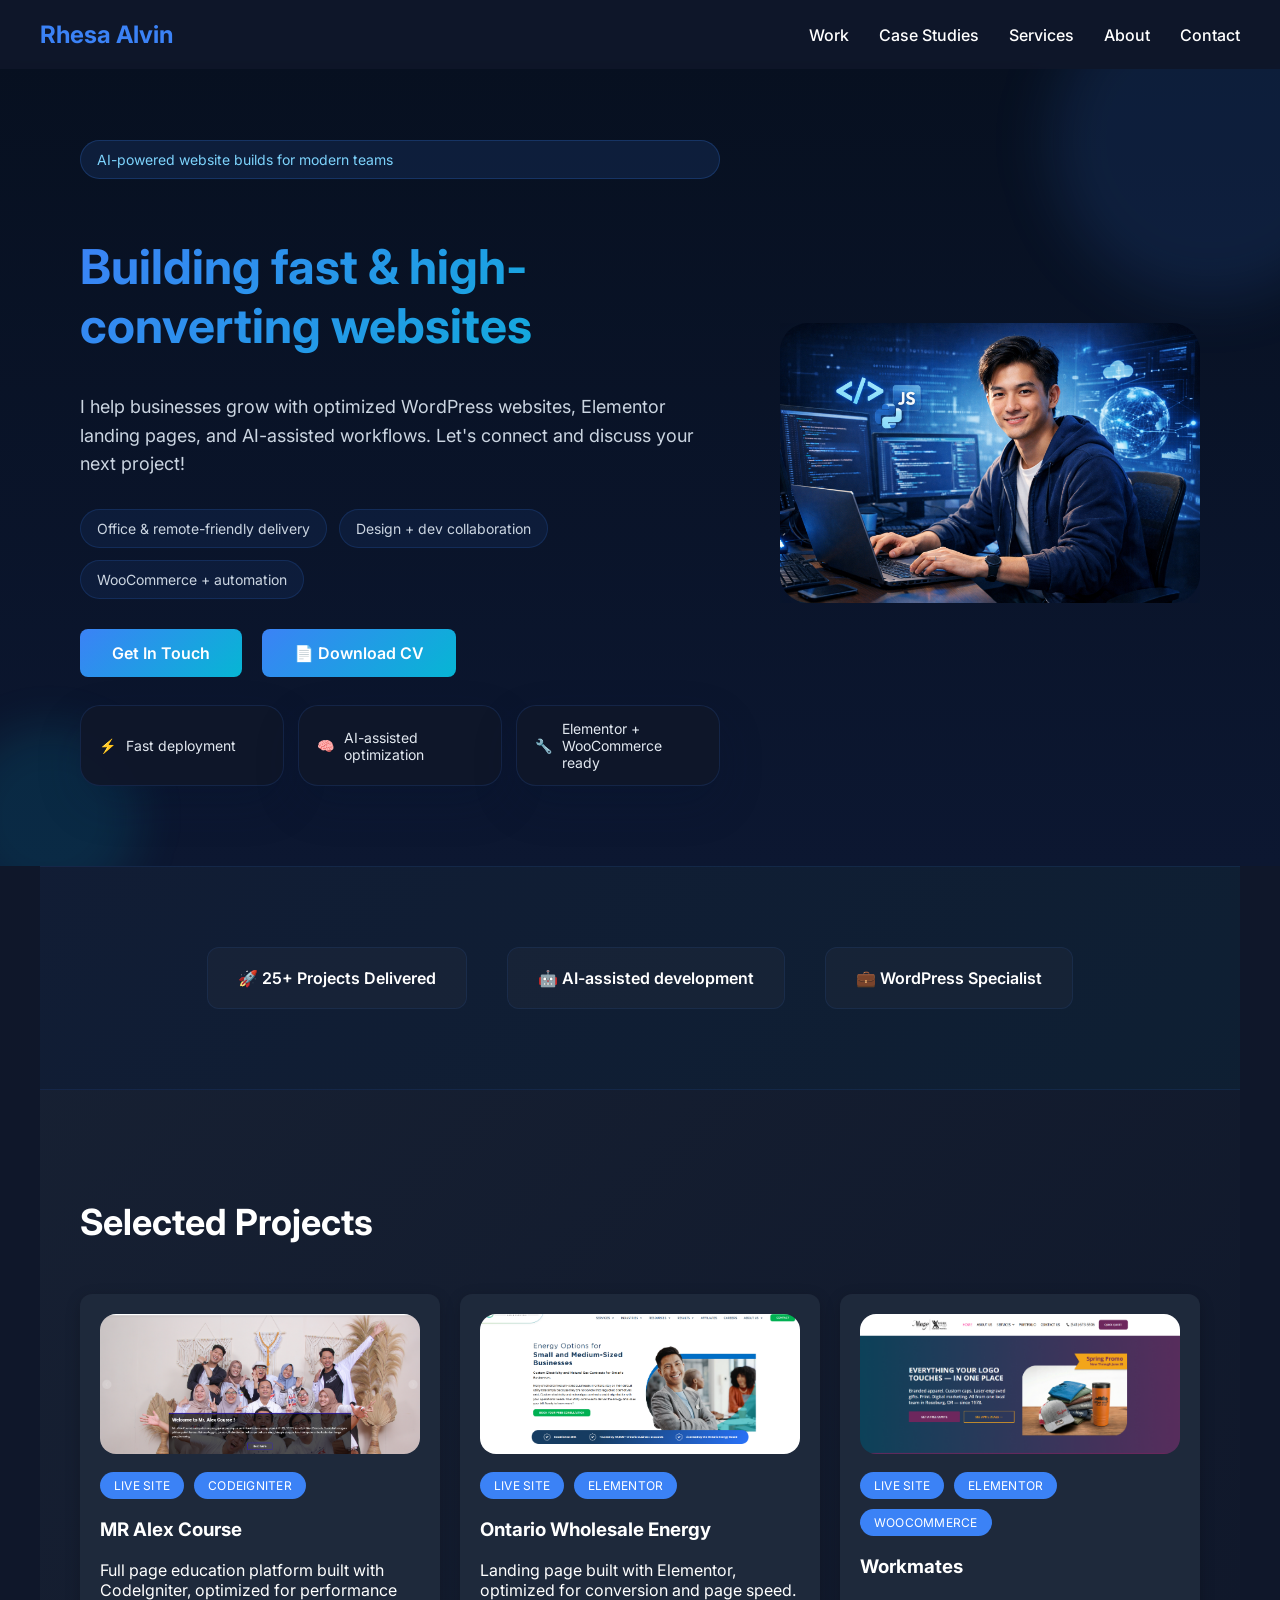
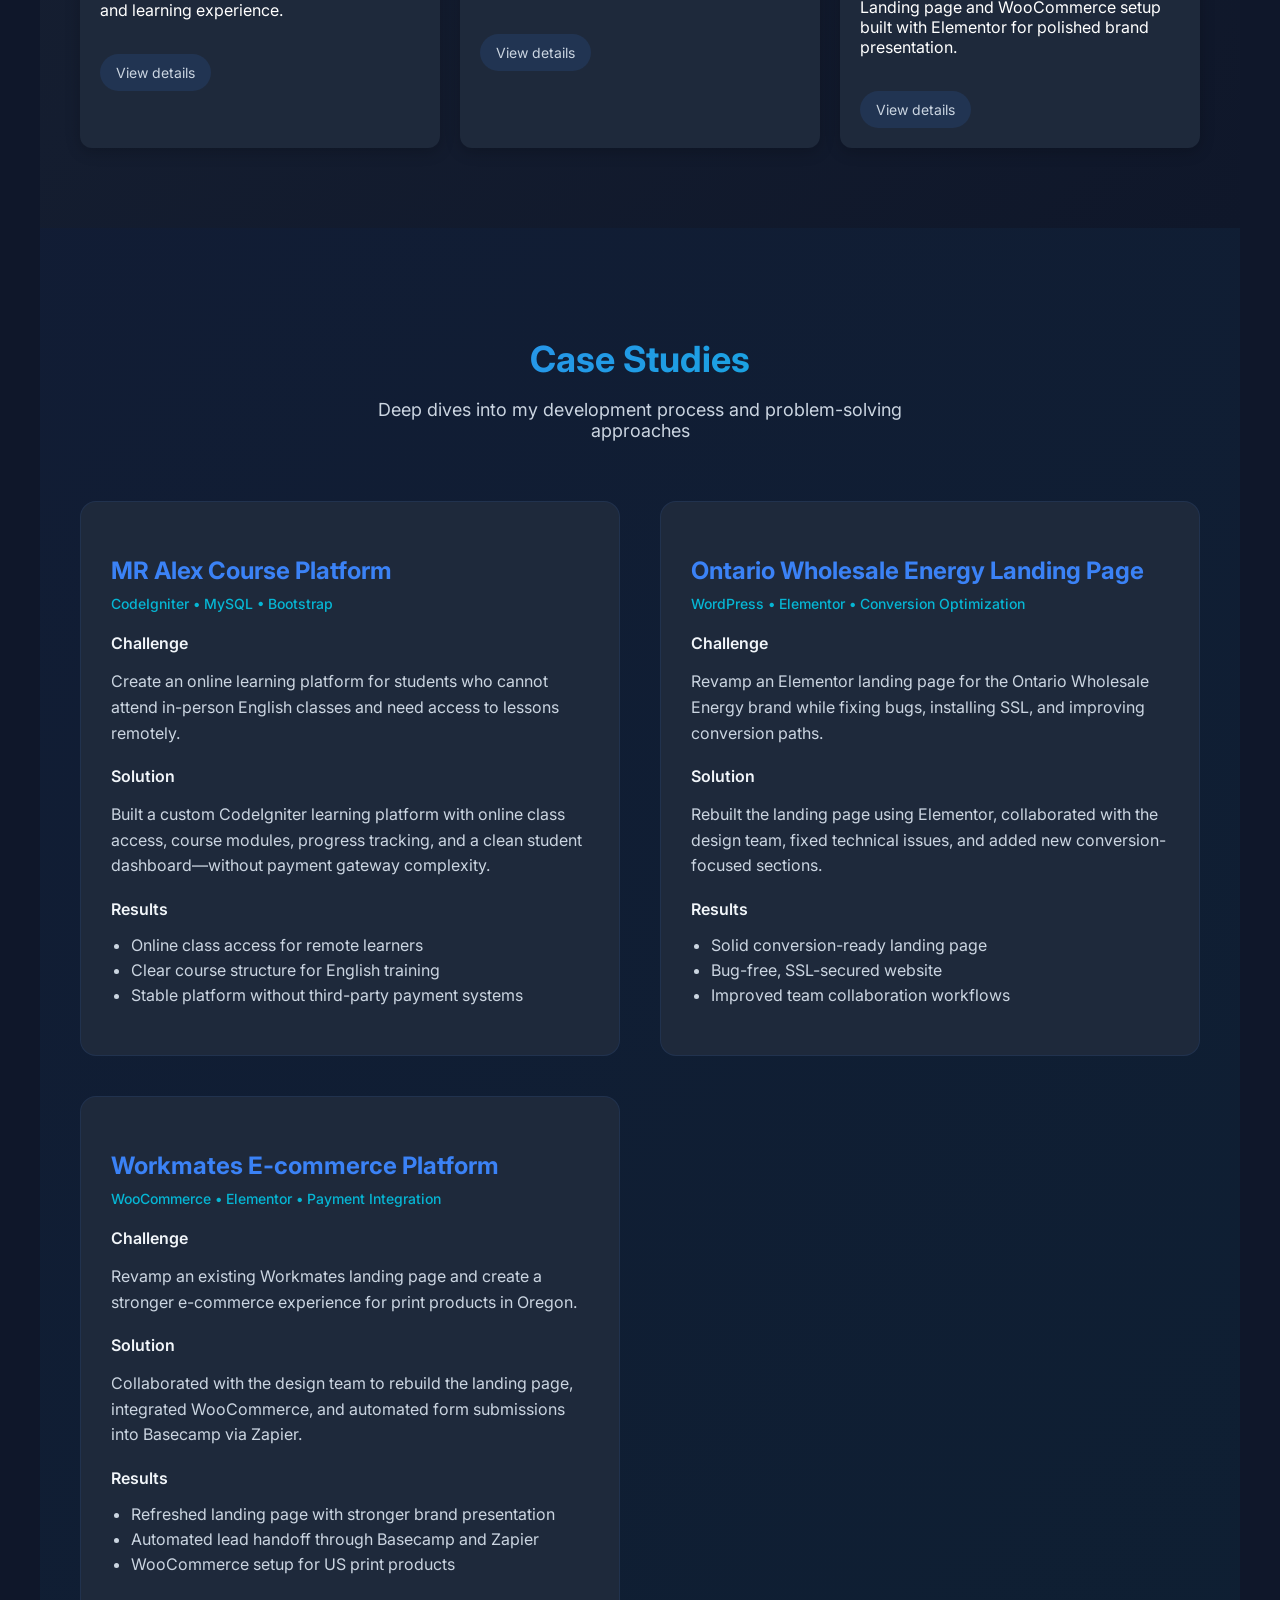
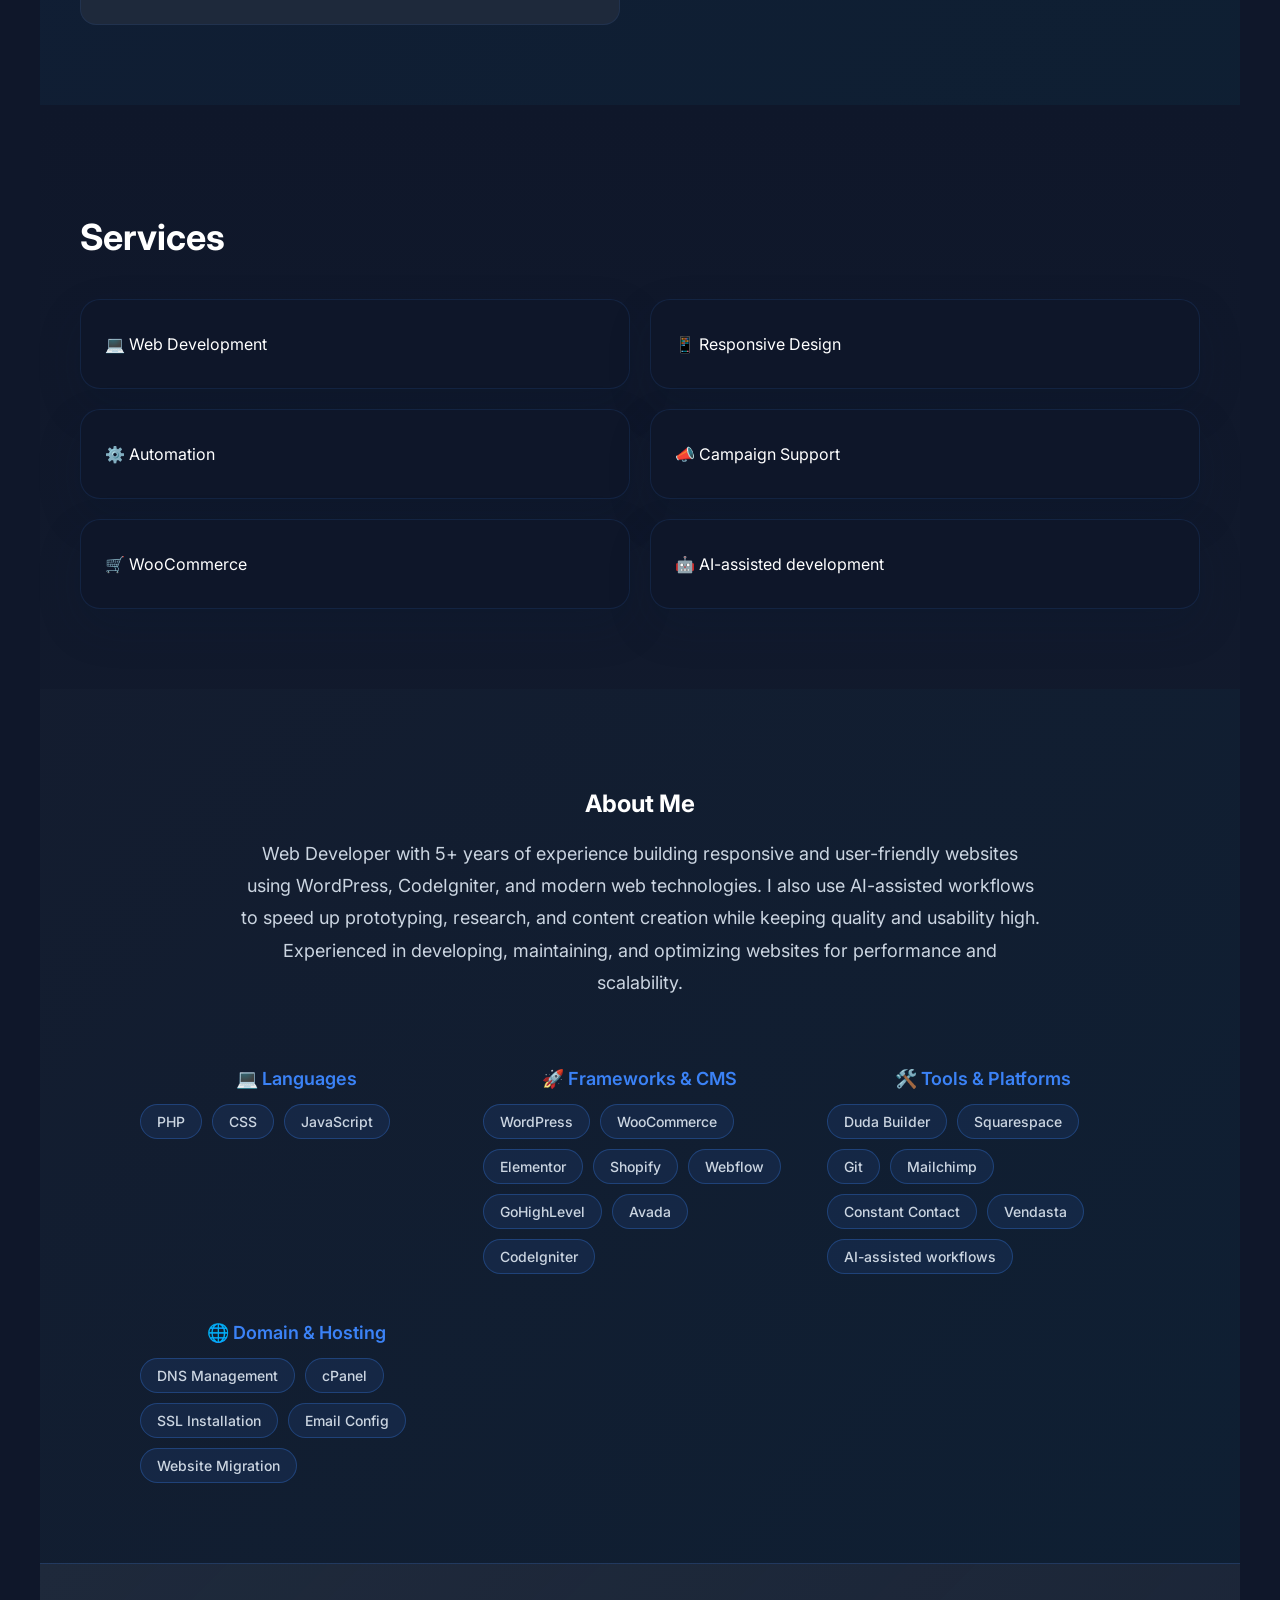
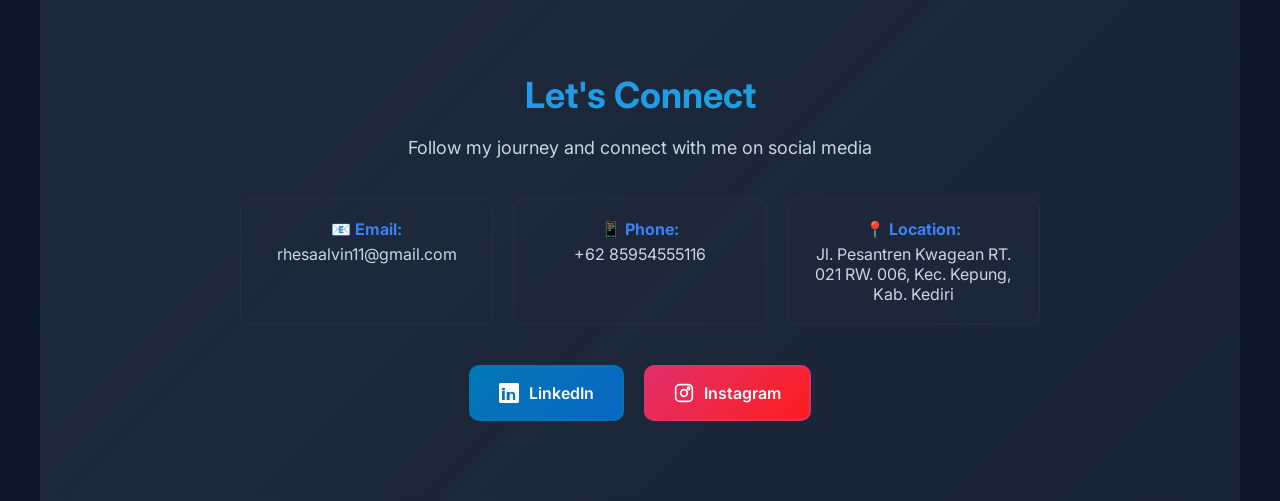
==== commit f3fecc06: "adjust layout preferences" ====
--- a/index.html
+++ b/index.html
@@ -30,27 +30,29 @@
 </nav>
 
 <section class="hero">
-  <div class="hero-content">
-    <div class="hero-tag">AI-powered website builds for modern teams</div>
-    <h1>Building fast & high-converting websites</h1>
-    <p>I help businesses grow with optimized WordPress websites, Elementor landing pages, and AI-assisted workflows. Let's connect and discuss your next project!</p>
-    <div class="hero-feature-list">
-      <span>Office & remote-friendly delivery</span>
-      <span>Design + dev collaboration</span>
-      <span>WooCommerce + automation</span>
-    </div>
-    <div class="hero-buttons">
-      <a href="mailto:rhesaalvin11@gmail.com" class="btn btn-primary">Get In Touch</a>
-      <a href="assets/Rhesa_Alvin_Web_Developer_CV_2026.pdf" download class="btn btn-secondary">📄 Download CV</a>
-    </div>
-    <div class="hero-highlights">
-      <div class="hero-chip"><span>⚡</span> Fast deployment</div>
-      <div class="hero-chip"><span>🧠</span> AI-assisted optimization</div>
-      <div class="hero-chip"><span>🔧</span> Elementor + WooCommerce ready</div>
-    </div>
-  </div>
-  <div class="hero-image">
-    <img src="assets/Confident programmer at modern workstation.png" alt="Confident programmer at modern workstation" class="hero-visual" />
+  <div class="hero-inner">
+    <div class="hero-content">
+      <div class="hero-tag">AI-powered website builds for modern teams</div>
+      <h1>Building fast & high-converting websites</h1>
+      <p>I help businesses grow with optimized WordPress websites, Elementor landing pages, and AI-assisted workflows. Let's connect and discuss your next project!</p>
+      <div class="hero-feature-list">
+        <span>Office & remote-friendly delivery</span>
+        <span>Design + dev collaboration</span>
+        <span>WooCommerce + automation</span>
+      </div>
+      <div class="hero-buttons">
+        <a href="mailto:rhesaalvin11@gmail.com" class="btn btn-primary">Get In Touch</a>
+        <a href="assets/Rhesa_Alvin_Web_Developer_CV_2026.pdf" download class="btn btn-secondary">📄 Download CV</a>
+      </div>
+      <div class="hero-highlights">
+        <div class="hero-chip"><span>⚡</span> Fast deployment</div>
+        <div class="hero-chip"><span>🧠</span> AI-assisted optimization</div>
+        <div class="hero-chip"><span>🔧</span> Elementor + WooCommerce ready</div>
+      </div>
+    </div>
+    <div class="hero-image">
+      <img src="assets/Confident programmer at modern workstation.png" alt="Confident programmer at modern workstation" class="hero-visual" />
+    </div>
   </div>
 </section>
 
--- a/style.css
+++ b/style.css
@@ -201,14 +201,22 @@
 .hero {
   position: relative;
   overflow: hidden;
+  width: 100%;
+  max-width: none;
   min-height: calc(100vh - 120px);
+  padding: 80px 0;
+  margin-top: 60px;
+  background: linear-gradient(180deg, #071020 0%, #0c1731 100%);
+}
+
+.hero-inner {
   display: flex;
   align-items: center;
   justify-content: space-between;
   gap: 60px;
-  padding: 80px 40px;
-  margin-top: 60px;
-  background: linear-gradient(180deg, #071020 0%, #0c1731 100%);
+  width: min(1200px, 100%);
+  margin: 0 auto;
+  padding: 0 40px;
 }
 
 .hero::before {
@@ -916,12 +924,14 @@
   }
 
   .hero {
+    padding: 40px 0 50px;
+    margin-top: 70px;
+  }
+
+  .hero-inner {
     flex-direction: column;
     gap: 28px;
-    padding: 32px 16px 50px;
-    margin-top: 70px;
-    text-align: center;
-    align-items: center;
+    padding: 0 16px;
   }
 
   .hero-content {
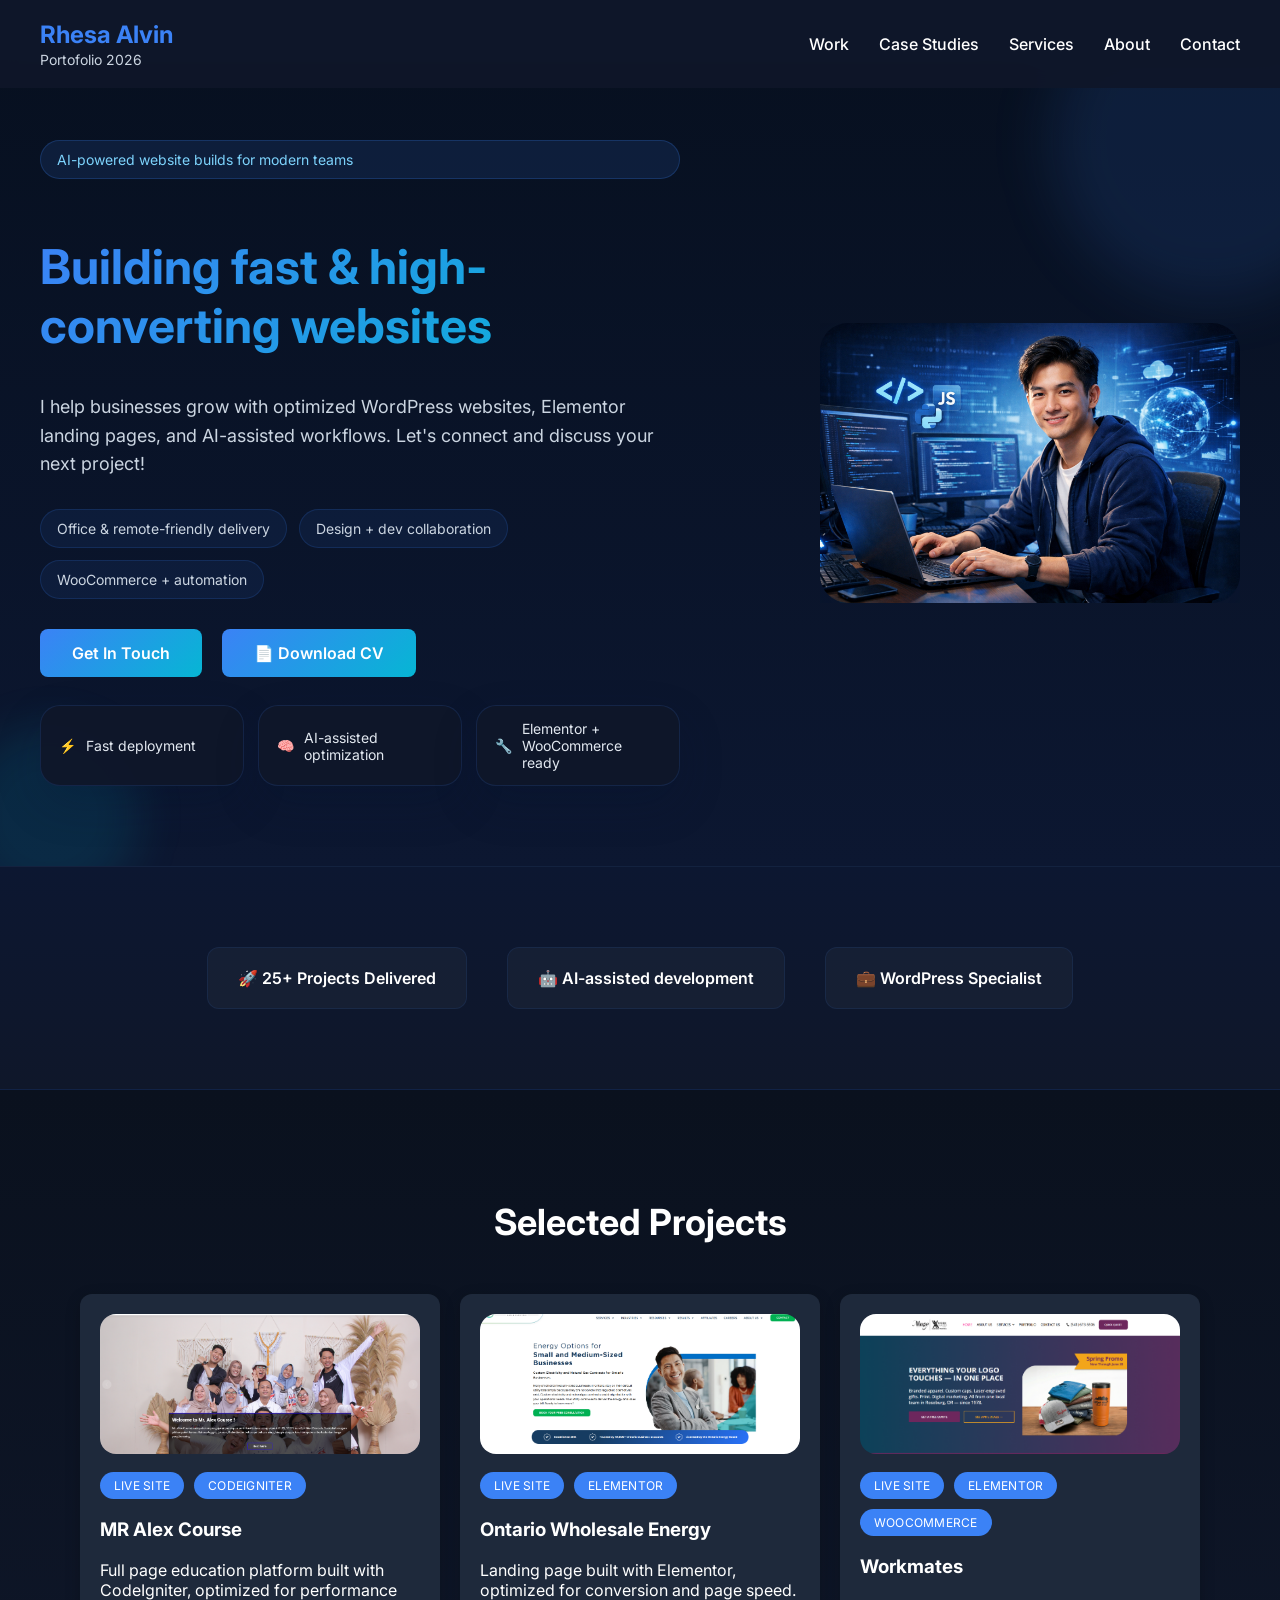
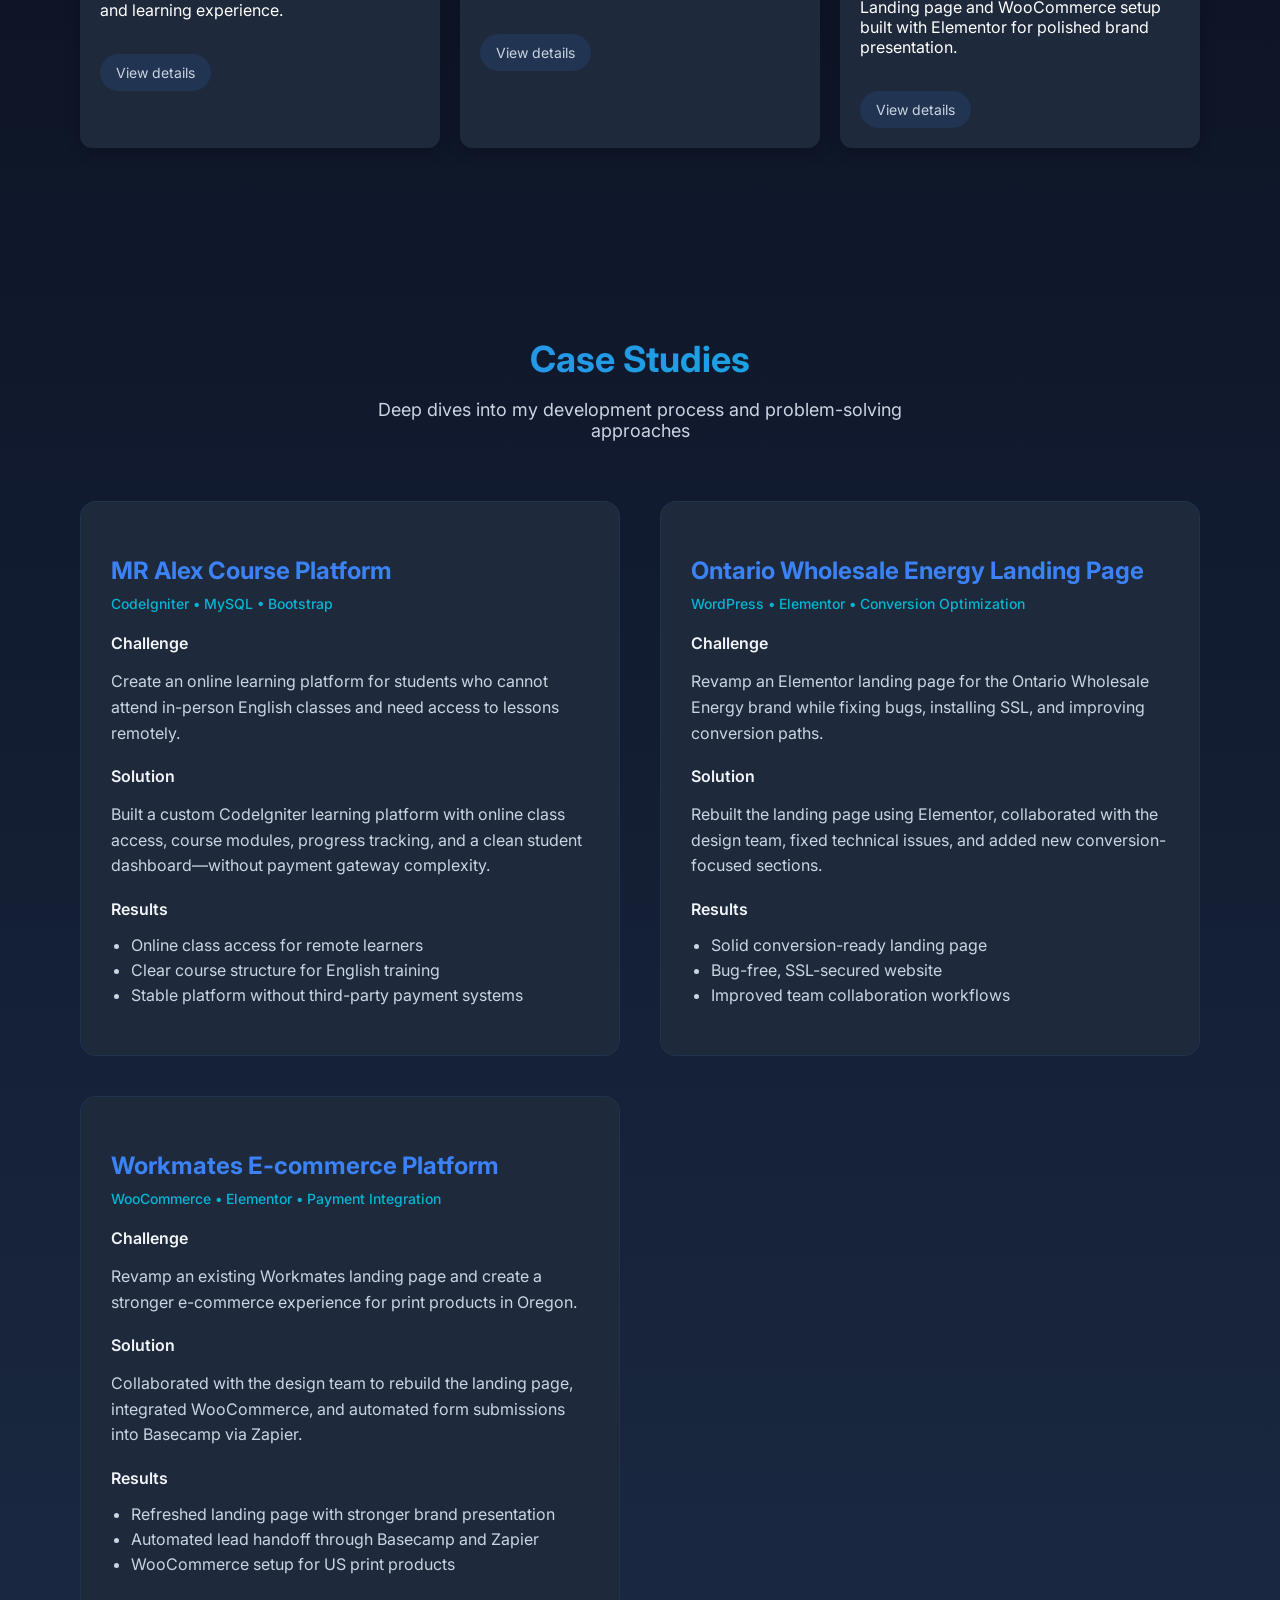
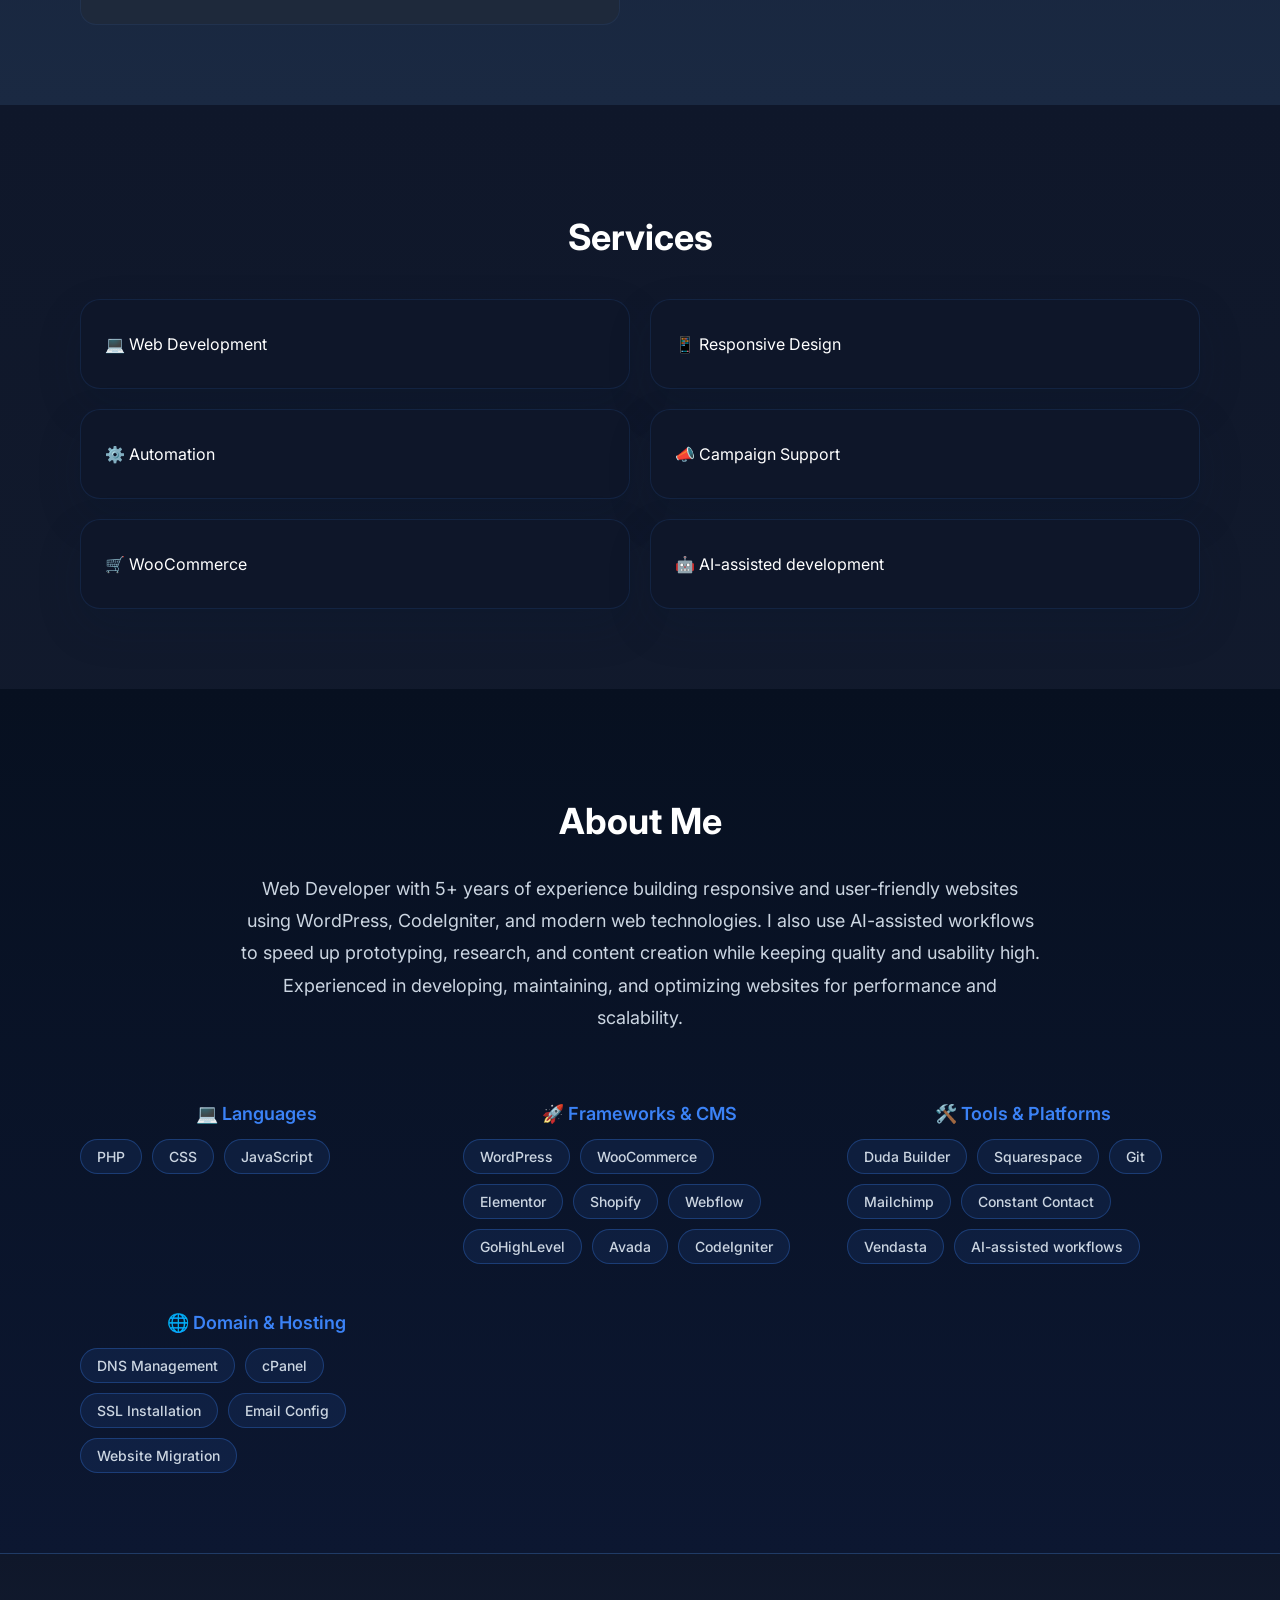
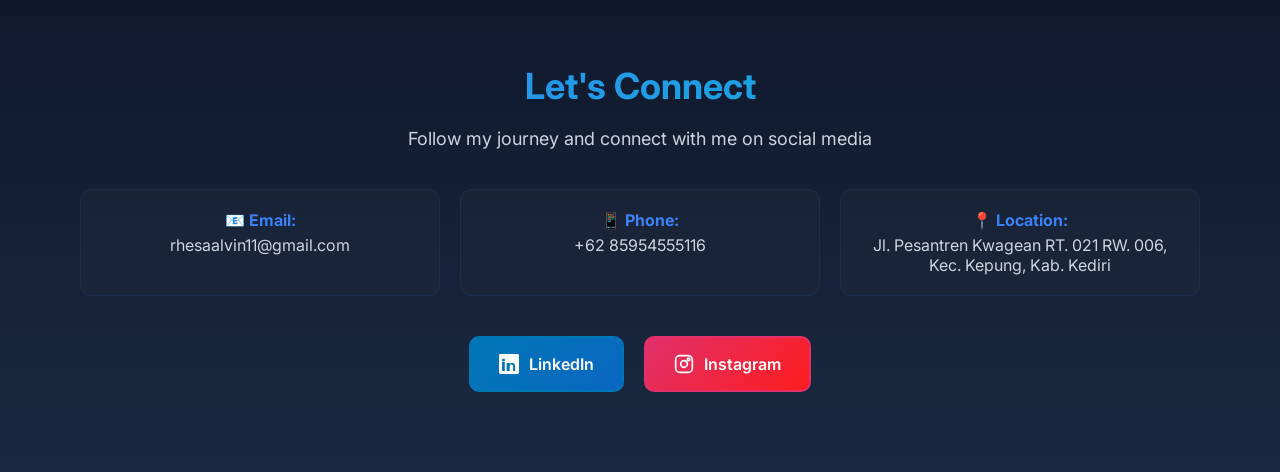
==== commit 988b5459: "fix responsiveness" ====
--- a/index.html
+++ b/index.html
@@ -12,7 +12,7 @@
 <body>
 
 <nav class="navbar">
-  <div class="logo">Rhesa Alvin</div>
+  <div class="logo">Rhesa Alvin<br><span class="logo-subtitle">Portofolio 2026</span></div>
   <div class="nav-container">
     <ul class="nav-links">
       <li><a href="#projects">Work</a></li>
@@ -97,7 +97,7 @@
       <span class="project-action">View details</span>
     </div>
 
-    <div class="card project-card" data-title="Workmates" data-description="Landing page and WooCommerce setup built with Elementor for polished brand presentation." data-tech="Elementor, WooCommerce" data-link="https://workmates.net" data-screenshot="assets/workmates.net.png">
+    <div class="card project-card" data-title="Workmates" data-description="Landing page and WooCommerce setup built with Elementor for polished brand presentation." data-tech="Elementor, WooCommerce" data-link="#" data-screenshot="assets/workmates.net.png">
       <div class="project-preview">
         <img src="assets/workmates-thumbnail.png" alt="Workmates thumbnail">
       </div>
--- a/style.css
+++ b/style.css
@@ -21,8 +21,7 @@
 /* CONTAINER */
 section {
   padding: 80px 40px;
-  max-width: 1200px;
-  margin: 0 auto;
+  width: 100%;
 }
 
 /* NAVBAR */
@@ -45,6 +44,14 @@
   font-size: 24px;
   color: #3b82f6;
   flex-shrink: 0;
+}
+
+.logo-subtitle {
+  font-size: 14px;
+  color: #cbd5e1;
+  font-weight: 400;
+  display: block;
+  margin-top: 2px;
 }
 
 .nav-container {
@@ -211,10 +218,12 @@
 
 .hero-inner {
   display: flex;
+  flex-direction: row;
   align-items: center;
   justify-content: space-between;
   gap: 60px;
-  width: min(1200px, 100%);
+  width: 100%;
+  max-width: 1400px;
   margin: 0 auto;
   padding: 0 40px;
 }
@@ -386,9 +395,9 @@
   display: flex;
   justify-content: center;
   gap: 40px;
-  padding: 80px 40px;
+  padding: 80px 0;
   flex-wrap: wrap;
-  background: linear-gradient(135deg, rgba(59, 130, 246, 0.05) 0%, rgba(6, 182, 212, 0.05) 100%);
+  background: linear-gradient(180deg, #0c1731 0%, #0f172a 100%);
   border-top: 1px solid rgba(59, 130, 246, 0.1);
   border-bottom: 1px solid rgba(59, 130, 246, 0.1);
 }
@@ -404,12 +413,14 @@
 
 /* PROJECTS */
 .projects {
-  background: linear-gradient(135deg, rgba(30, 41, 59, 0.5) 0%, rgba(15, 23, 42, 0.5) 100%);
+  background: linear-gradient(180deg, #0a111e 0%, #0f172a 100%);
+  padding: 80px 40px;
 }
 
 .projects h2 {
   margin-bottom: 50px;
   font-size: 36px;
+  text-align: center;
 }
 
 .project-grid {
@@ -417,6 +428,10 @@
   gap: 20px;
   justify-content: center;
   flex-wrap: wrap;
+  width: 100%;
+  max-width: 1400px;
+  margin: 0 auto;
+  padding: 0 40px;
 }
 
 .project-card {
@@ -588,6 +603,18 @@
   .modal-card {
     grid-template-columns: 1fr;
   }
+
+  .modal-copy {
+    text-align: center;
+  }
+
+  .modal-tech {
+    justify-content: center;
+  }
+
+  .modal-copy .btn {
+    margin: 0 auto;
+  }
 }
 
 
@@ -608,14 +635,14 @@
 
 /* CASE STUDIES */
 .case-studies {
-  background: linear-gradient(135deg, rgba(59, 130, 246, 0.05) 0%, rgba(6, 182, 212, 0.05) 100%);
+  background: linear-gradient(180deg, #0f172a 0%, #1a2942 100%);
   padding: 80px 40px;
-  text-align: center;
 }
 
 .case-studies h2 {
   font-size: 36px;
   margin-bottom: 10px;
+  text-align: center;
   background: linear-gradient(135deg, #3b82f6 0%, #06b6d4 100%);
   -webkit-background-clip: text;
   -webkit-text-fill-color: transparent;
@@ -629,14 +656,17 @@
   max-width: 600px;
   margin-left: auto;
   margin-right: auto;
+  text-align: center;
 }
 
 .case-study-grid {
   display: grid;
   grid-template-columns: repeat(auto-fit, minmax(350px, 1fr));
   gap: 40px;
-  max-width: 1200px;
+  width: 100%;
+  max-width: 1400px;
   margin: 0 auto;
+  padding: 0 40px;
 }
 
 .case-study-card {
@@ -696,17 +726,24 @@
 /* SERVICES */
 .services {
   background: linear-gradient(180deg, rgba(15, 23, 42, 0.08) 0%, rgba(30, 41, 59, 0.14) 100%);
+  padding: 80px 40px;
+  text-align: center;
 }
 
 .services h2 {
   margin-bottom: 40px;
   font-size: 36px;
+  text-align: center;
 }
 
 .service-grid {
   display: grid;
   grid-template-columns: repeat(2, minmax(0, 1fr));
   gap: 20px;
+  width: 100%;
+  max-width: 1400px;
+  margin: 0 auto;
+  padding: 0 40px;
 }
 
 .service {
@@ -729,9 +766,15 @@
 
 /* ABOUT */
 .about {
+  background: linear-gradient(180deg, #071020 0%, #0c1731 100%);
   padding: 80px 40px;
   text-align: center;
-  background: linear-gradient(135deg, rgba(30, 41, 59, 0.3) 0%, rgba(6, 182, 212, 0.05) 100%);
+}
+
+.about h2 {
+  text-align: center;
+  font-size: 36px;
+  margin-bottom: 30px;
 }
 
 .about p {
@@ -740,14 +783,17 @@
   color: #cbd5e1;
   max-width: 800px;
   margin: 0 auto 50px auto;
+  text-align: center;
 }
 
 .skills-grid {
   display: grid;
   grid-template-columns: repeat(auto-fit, minmax(280px, 1fr));
   gap: 30px;
-  max-width: 1000px;
+  width: 100%;
+  max-width: 1400px;
   margin: 0 auto;
+  padding: 0 40px;
 }
 
 .skill-category h3 {
@@ -784,13 +830,14 @@
 .contact {
   padding: 80px 40px;
   text-align: center;
-  background: linear-gradient(135deg, #1e293b 0%, rgba(30, 41, 59, 0.8) 100%);
+  background: linear-gradient(180deg, #0f172a 0%, #1a2942 100%);
   border-top: 1px solid rgba(59, 130, 246, 0.2);
 }
 
 .contact h2 {
   font-size: 36px;
   margin-bottom: 20px;
+  text-align: center;
   background: linear-gradient(135deg, #3b82f6 0%, #06b6d4 100%);
   -webkit-background-clip: text;
   -webkit-text-fill-color: transparent;
@@ -801,6 +848,7 @@
   font-size: 18px;
   color: #cbd5e1;
   margin-bottom: 40px;
+  text-align: center;
 }
 
 .contact-info {
@@ -808,9 +856,11 @@
   grid-template-columns: repeat(auto-fit, minmax(250px, 1fr));
   gap: 20px;
   margin-bottom: 40px;
-  max-width: 800px;
+  width: 100%;
+  max-width: 1400px;
   margin-left: auto;
   margin-right: auto;
+  padding: 0 40px;
 }
 
 .contact-item {
@@ -887,6 +937,9 @@
 
   .nav-links {
     display: none;
+  }
+  .case-study-content p {
+    text-align: left;
   }
 
   .nav-links.active {
@@ -923,6 +976,50 @@
     padding: 60px 20px;
   }
 
+  section h2 {
+    text-align: center;
+  }
+
+  section h1,
+  section h3,
+  section p {
+    text-align: center;
+  }
+
+  .case-studies {
+    text-align: center;
+  }
+
+  .case-studies > p {
+    text-align: center;
+    margin-left: auto;
+    margin-right: auto;
+  }
+
+  .case-study-grid {
+    padding: 0 20px;
+  }
+
+  .case-study-card {
+    text-align: left;
+  }
+
+  .service-grid {
+    padding: 0 20px;
+  }
+
+  .project-grid {
+    padding: 0 20px;
+  }
+
+  .contact-info {
+    padding: 0 20px;
+  }
+
+  .skills-grid {
+    padding: 0 20px;
+  }
+
   .hero {
     padding: 40px 0 50px;
     margin-top: 70px;
@@ -937,6 +1034,11 @@
   .hero-content {
     text-align: center;
     align-items: center;
+    order: 2;
+  }
+
+  .hero-image {
+    order: 1;
   }
 
   .hero-tag {
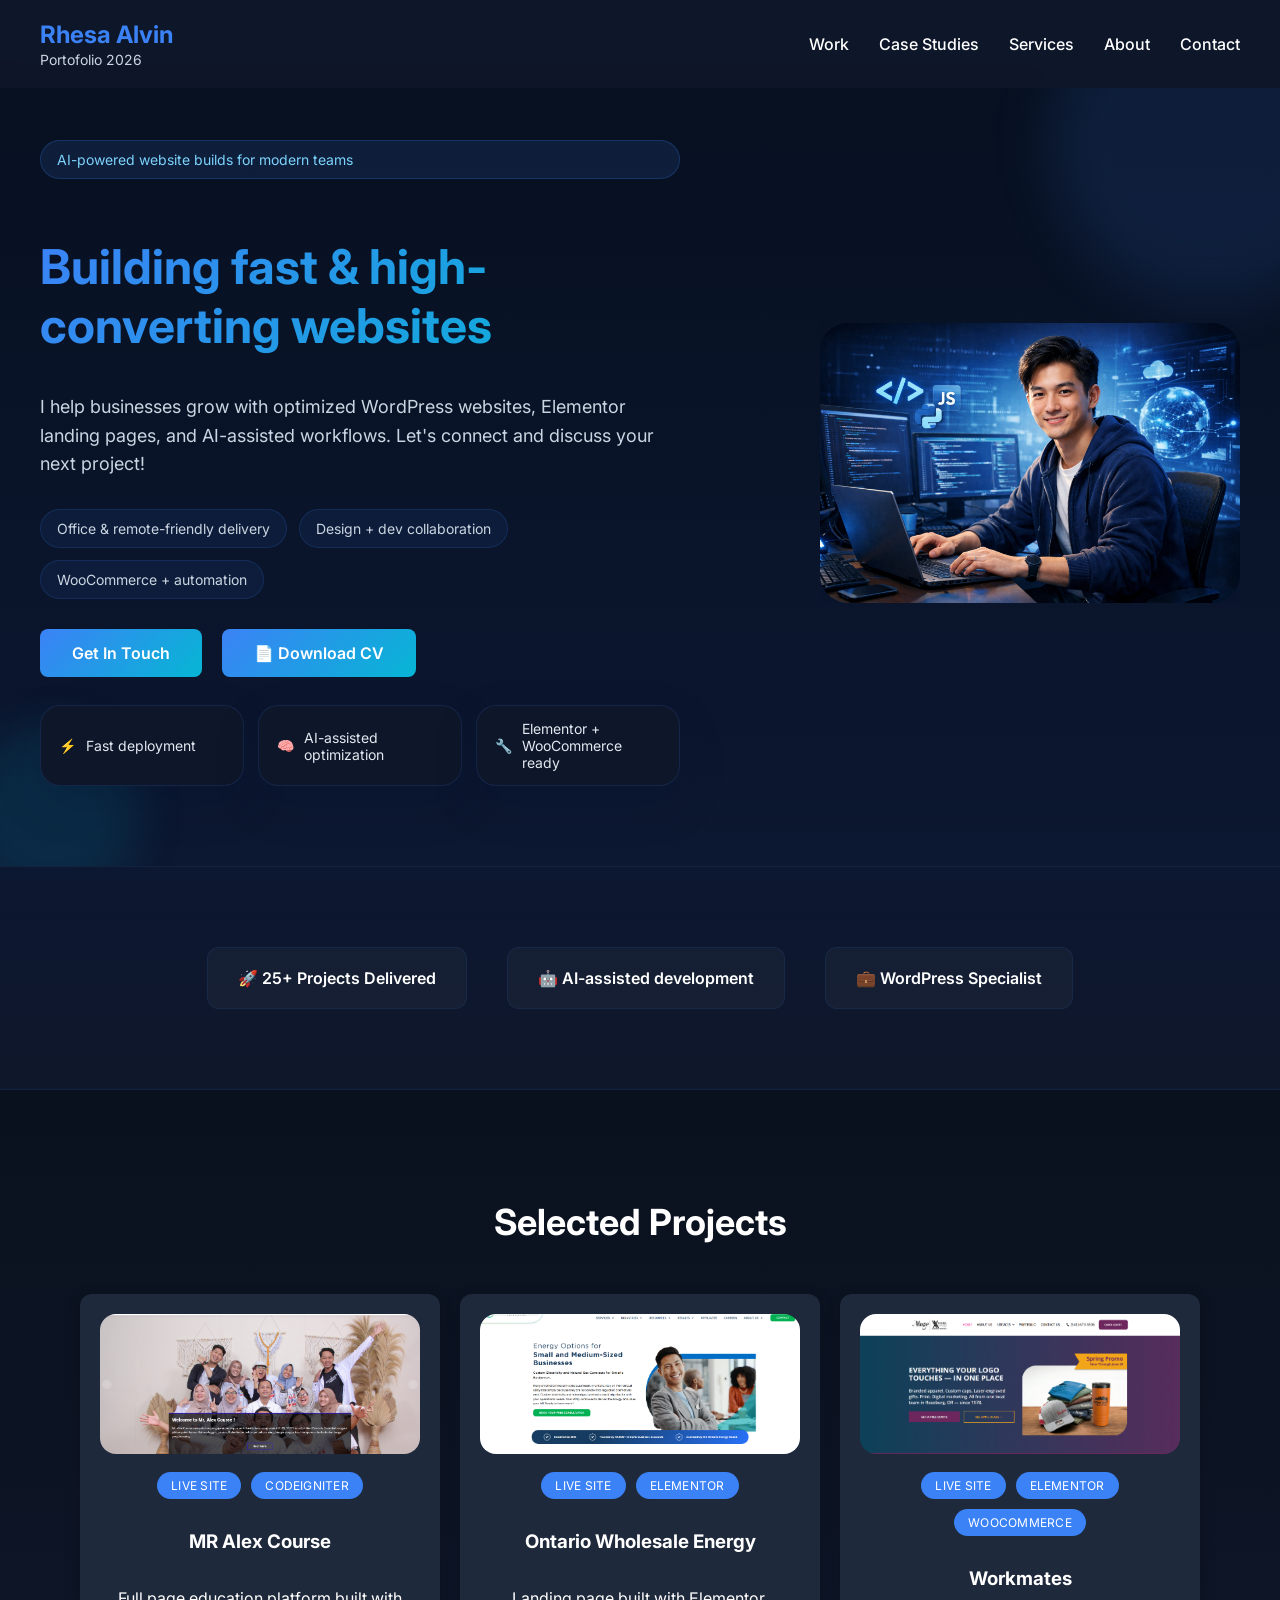
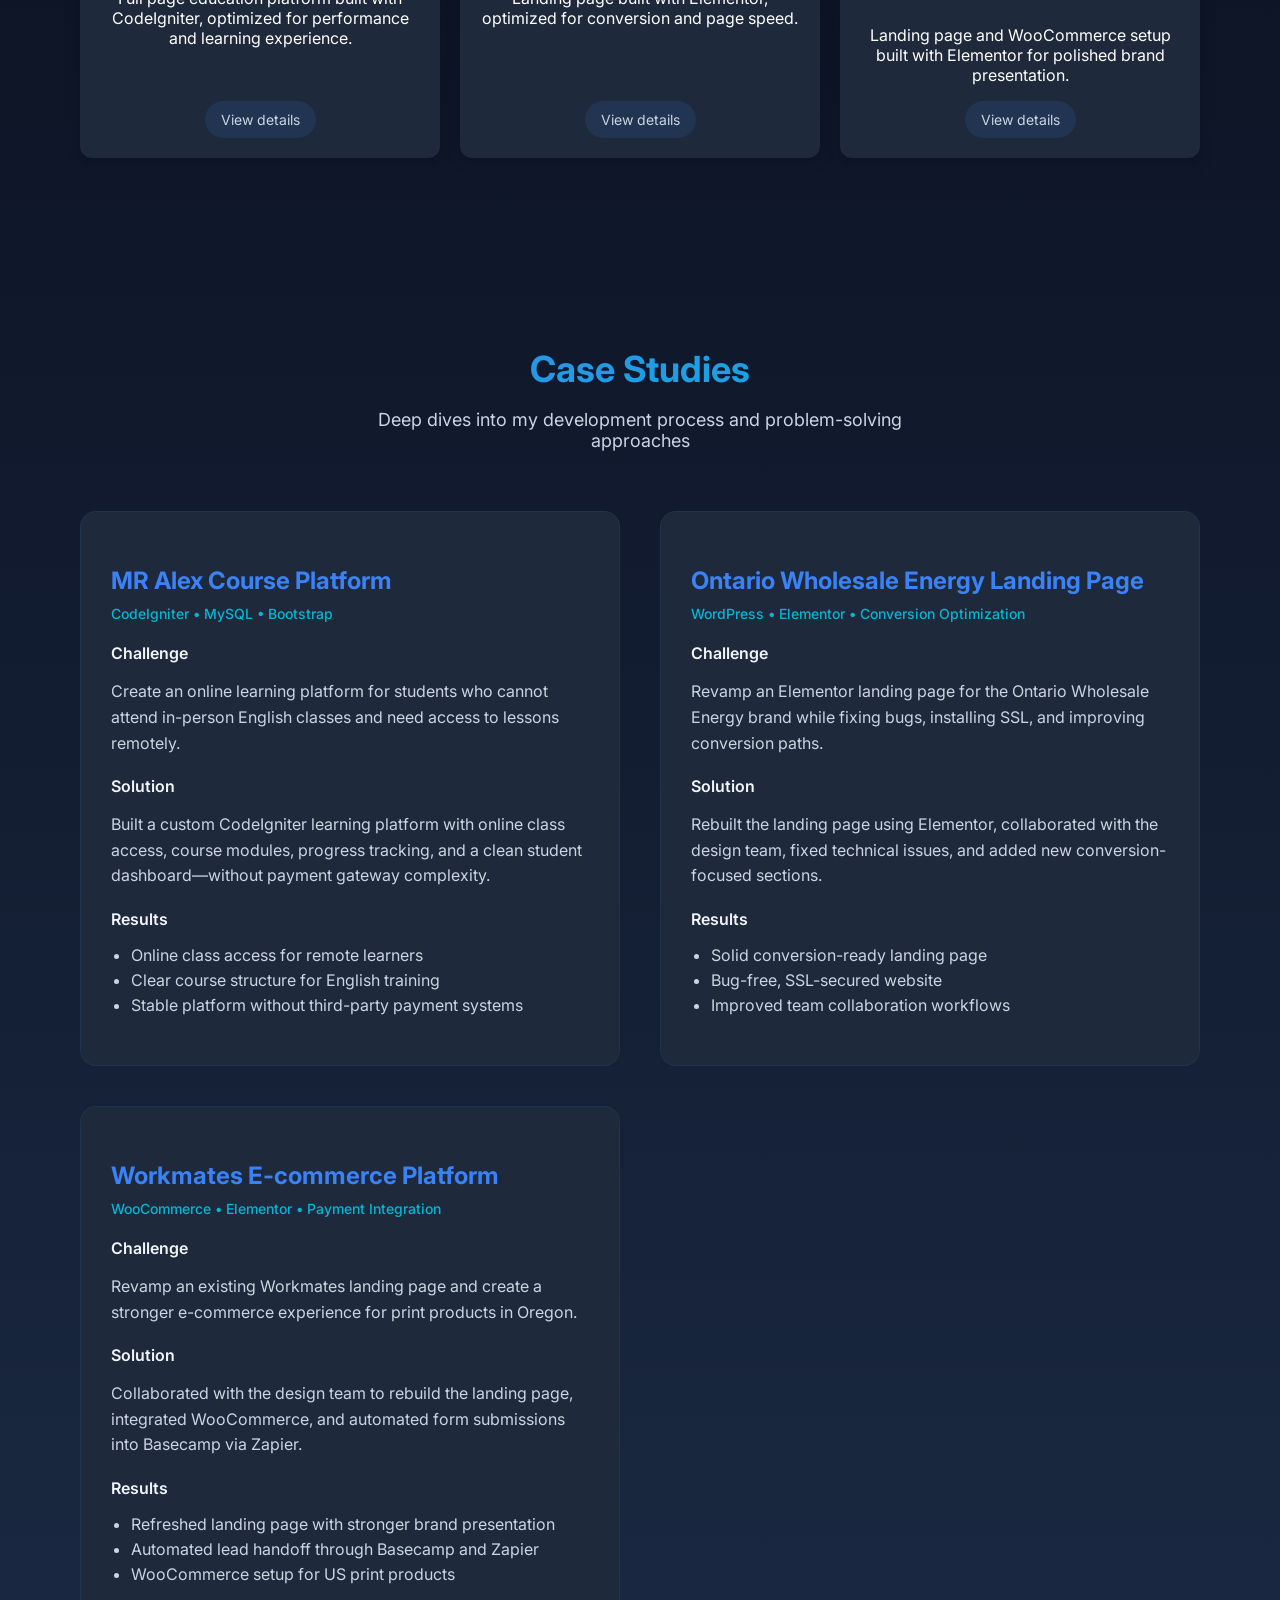
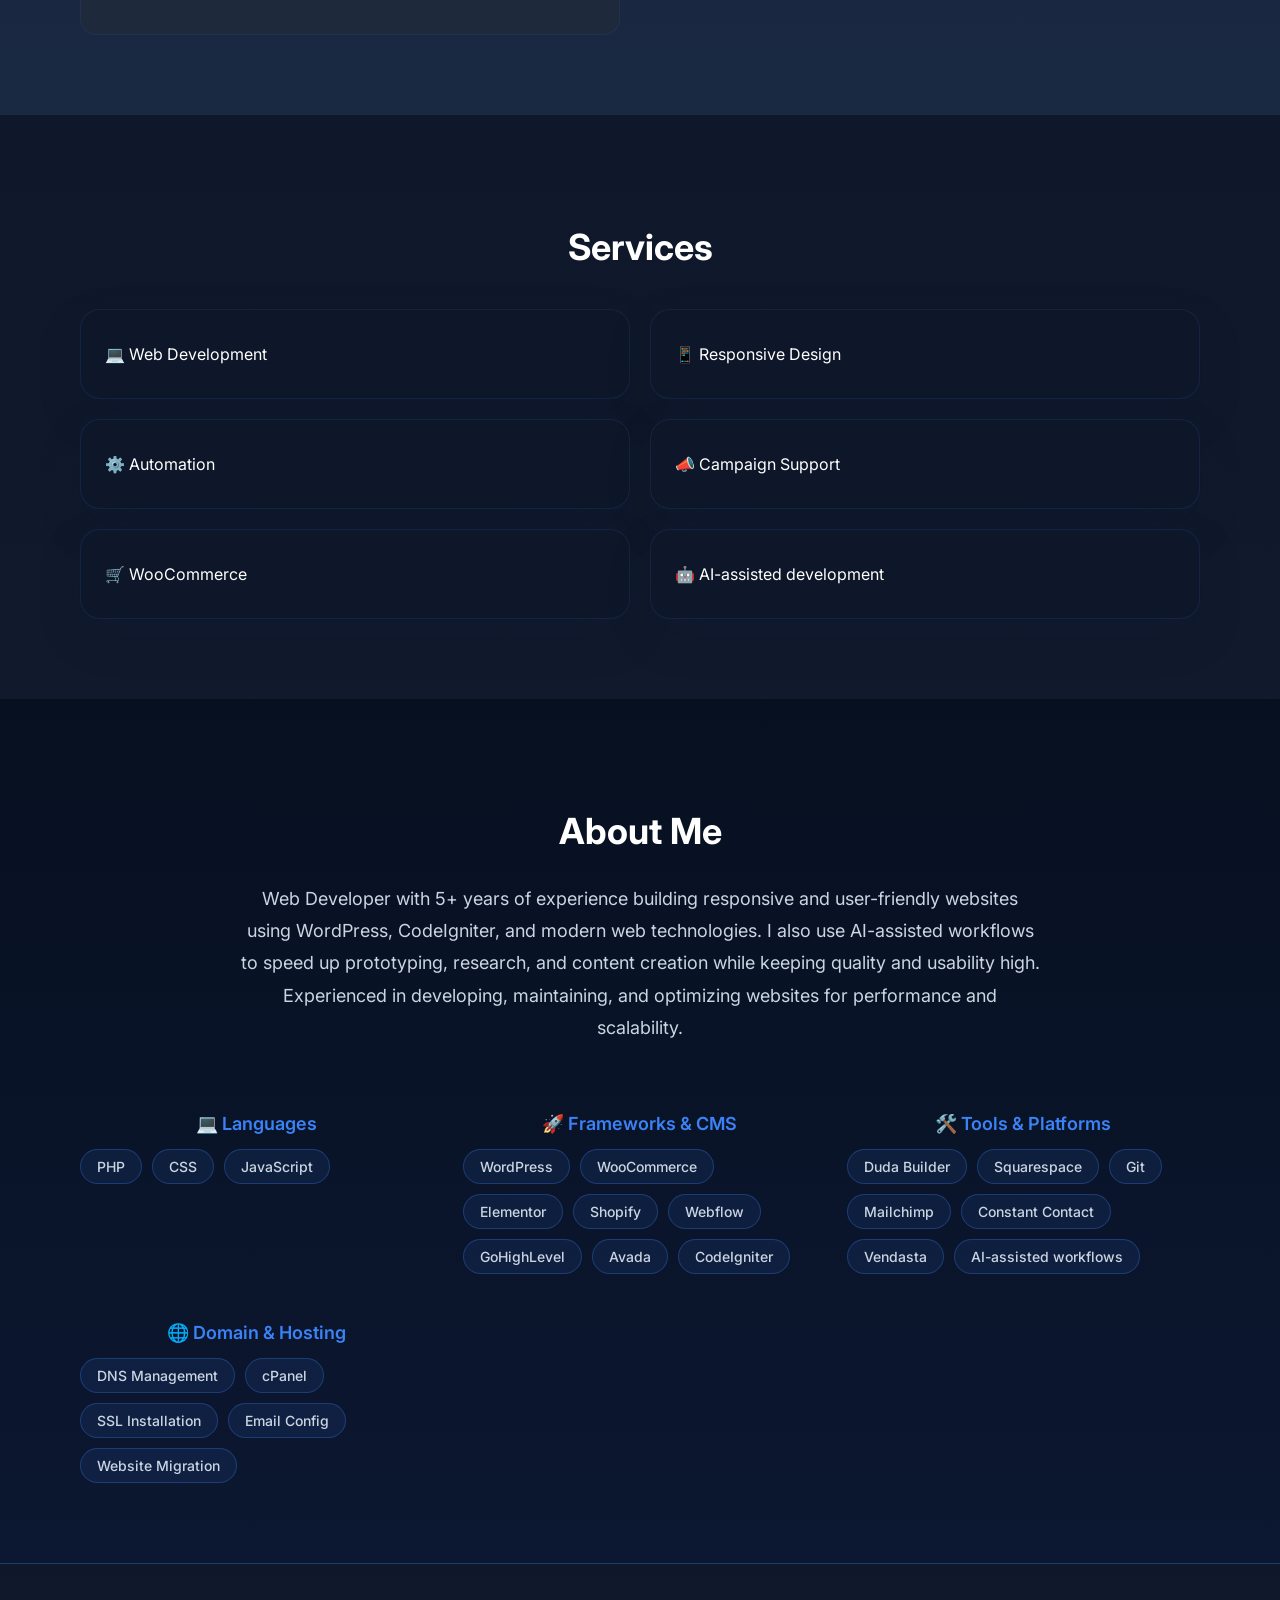
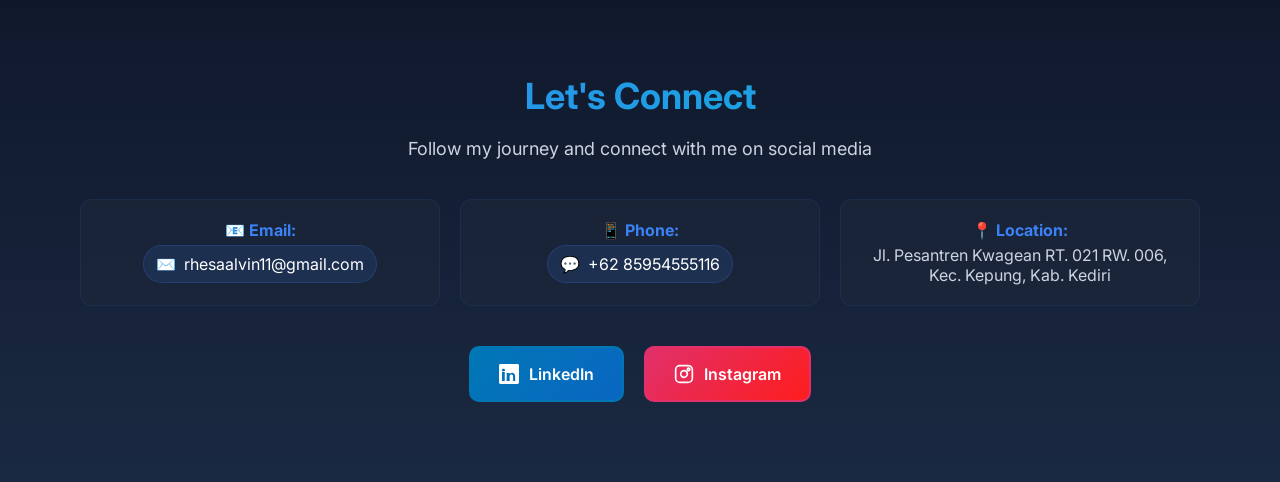
==== commit ea988dee: "fix card" ====
--- a/index.html
+++ b/index.html
@@ -97,7 +97,7 @@
       <span class="project-action">View details</span>
     </div>
 
-    <div class="card project-card" data-title="Workmates" data-description="Landing page and WooCommerce setup built with Elementor for polished brand presentation." data-tech="Elementor, WooCommerce" data-link="#" data-screenshot="assets/workmates.net.png">
+    <div class="card project-card" data-title="Workmates" data-description="Landing page and WooCommerce setup built with Elementor for polished brand presentation." data-tech="Elementor, WooCommerce" data-link="https://workmates.net" data-screenshot="assets/workmates.net.png">
       <div class="project-preview">
         <img src="assets/workmates-thumbnail.png" alt="Workmates thumbnail">
       </div>
@@ -112,7 +112,6 @@
       </div>
       <span class="project-action">View details</span>
     </div>
-
   </div>
 </section>
 
@@ -267,10 +266,10 @@
   <p>Follow my journey and connect with me on social media</p>
   <div class="contact-info">
     <div class="contact-item">
-      <strong>📧 Email:</strong> rhesaalvin11@gmail.com
+      <strong>📧 Email:</strong> <a href="mailto:rhesaalvin11@gmail.com">rhesaalvin11@gmail.com</a>
     </div>
     <div class="contact-item">
-      <strong>📱 Phone:</strong> +62 85954555116
+      <strong>📱 Phone:</strong> <a href="https://wa.me/6285954555116" target="_blank" rel="noopener noreferrer">+62 85954555116</a>
     </div>
     <div class="contact-item">
       <strong>📍 Location:</strong> Jl. Pesantren Kwagean RT. 021 RW. 006, Kec. Kepung, Kab. Kediri
--- a/style.css
+++ b/style.css
@@ -440,6 +440,15 @@
   flex: 1 1 280px;
   max-width: 360px;
   min-width: 260px;
+  text-align: center;
+  display: flex;
+  flex-direction: column;
+}
+
+.project-card > div:nth-child(2) {
+  flex: 1;
+  display: flex;
+  flex-direction: column;
 }
 
 .project-card .project-preview {
@@ -461,19 +470,21 @@
   display: inline-flex;
   align-items: center;
   justify-content: center;
-  margin-top: 18px;
+  margin: 18px auto 0;
   padding: 10px 16px;
   border-radius: 999px;
   background: rgba(59, 130, 246, 0.12);
   color: #cbd5e1;
   font-size: 14px;
   transition: all 0.3s ease;
+  margin-top: auto;
 }
 
 .project-badges {
   display: flex;
   flex-wrap: wrap;
   gap: 10px;
+  justify-content: center;
   margin-bottom: 12px;
 }
 
@@ -878,6 +889,33 @@
   margin-bottom: 5px;
 }
 
+.contact-item a {
+  color: #fff;
+  text-decoration: none;
+  display: inline-flex;
+  align-items: center;
+  gap: 8px;
+  padding: 8px 12px;
+  border-radius: 999px;
+  background: rgba(59, 130, 246, 0.12);
+  border: 1px solid rgba(59, 130, 246, 0.2);
+  transition: all 0.25s ease;
+}
+
+.contact-item a:hover {
+  background: #3b82f6;
+  color: white;
+  transform: translateY(-1px);
+}
+
+.contact-item a[href^="mailto:"]::before {
+  content: "✉️";
+}
+
+.contact-item a[href*="wa.me"]::before {
+  content: "💬";
+}
+
 .social-links {
   display: flex;
   gap: 20px;
@@ -1044,7 +1082,7 @@
   .hero-tag {
     margin-left: auto;
     margin-right: auto;
-    margin-top: 90px;
+    margin-top: 20px;
   }
 
   .hero-content h1 {
@@ -1098,6 +1136,11 @@
     max-width: 100%;
   }
 
+  .case-study-header h3{
+    text-align: left;
+  }
+
+
   .project-card {
     max-width: 100%;
     min-width: auto;
@@ -1143,6 +1186,7 @@
 
   .stats > div {
     padding: 15px 20px;
+    text-align: center;
   }
 
   .about,
